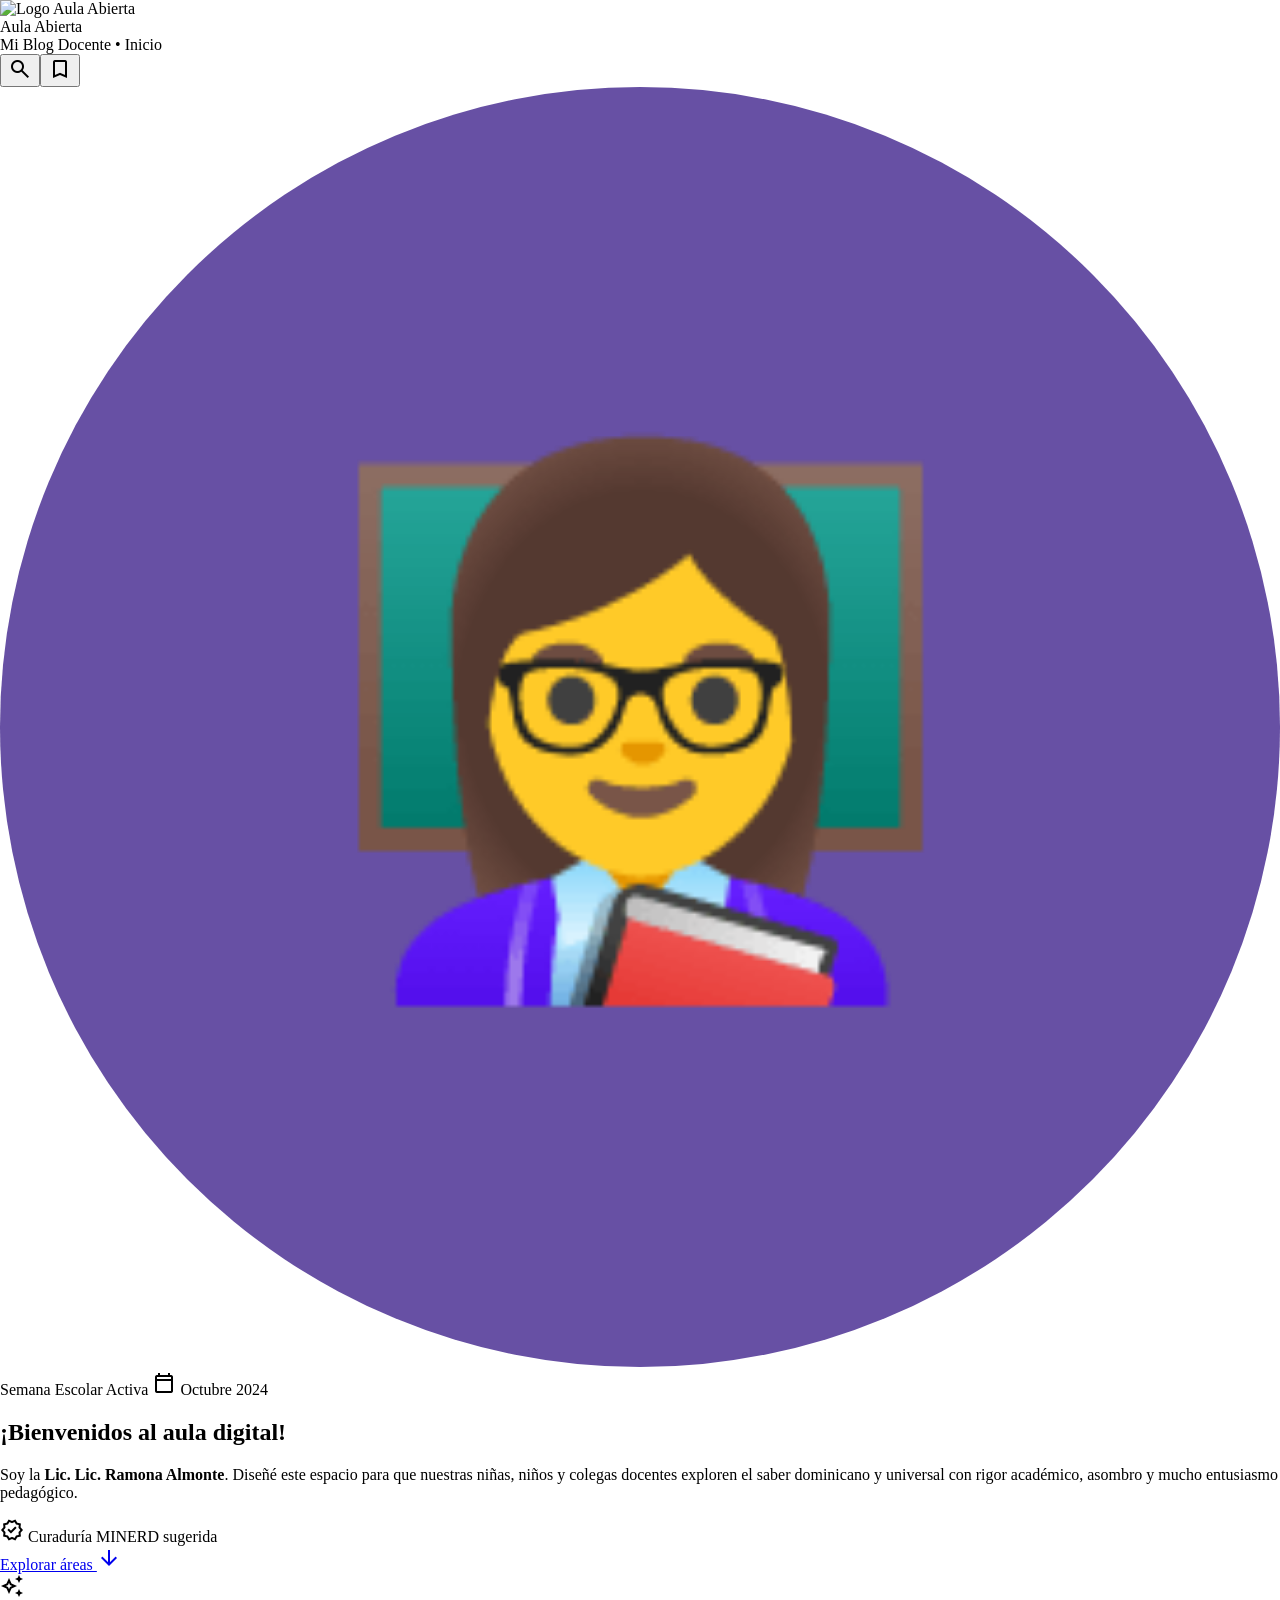
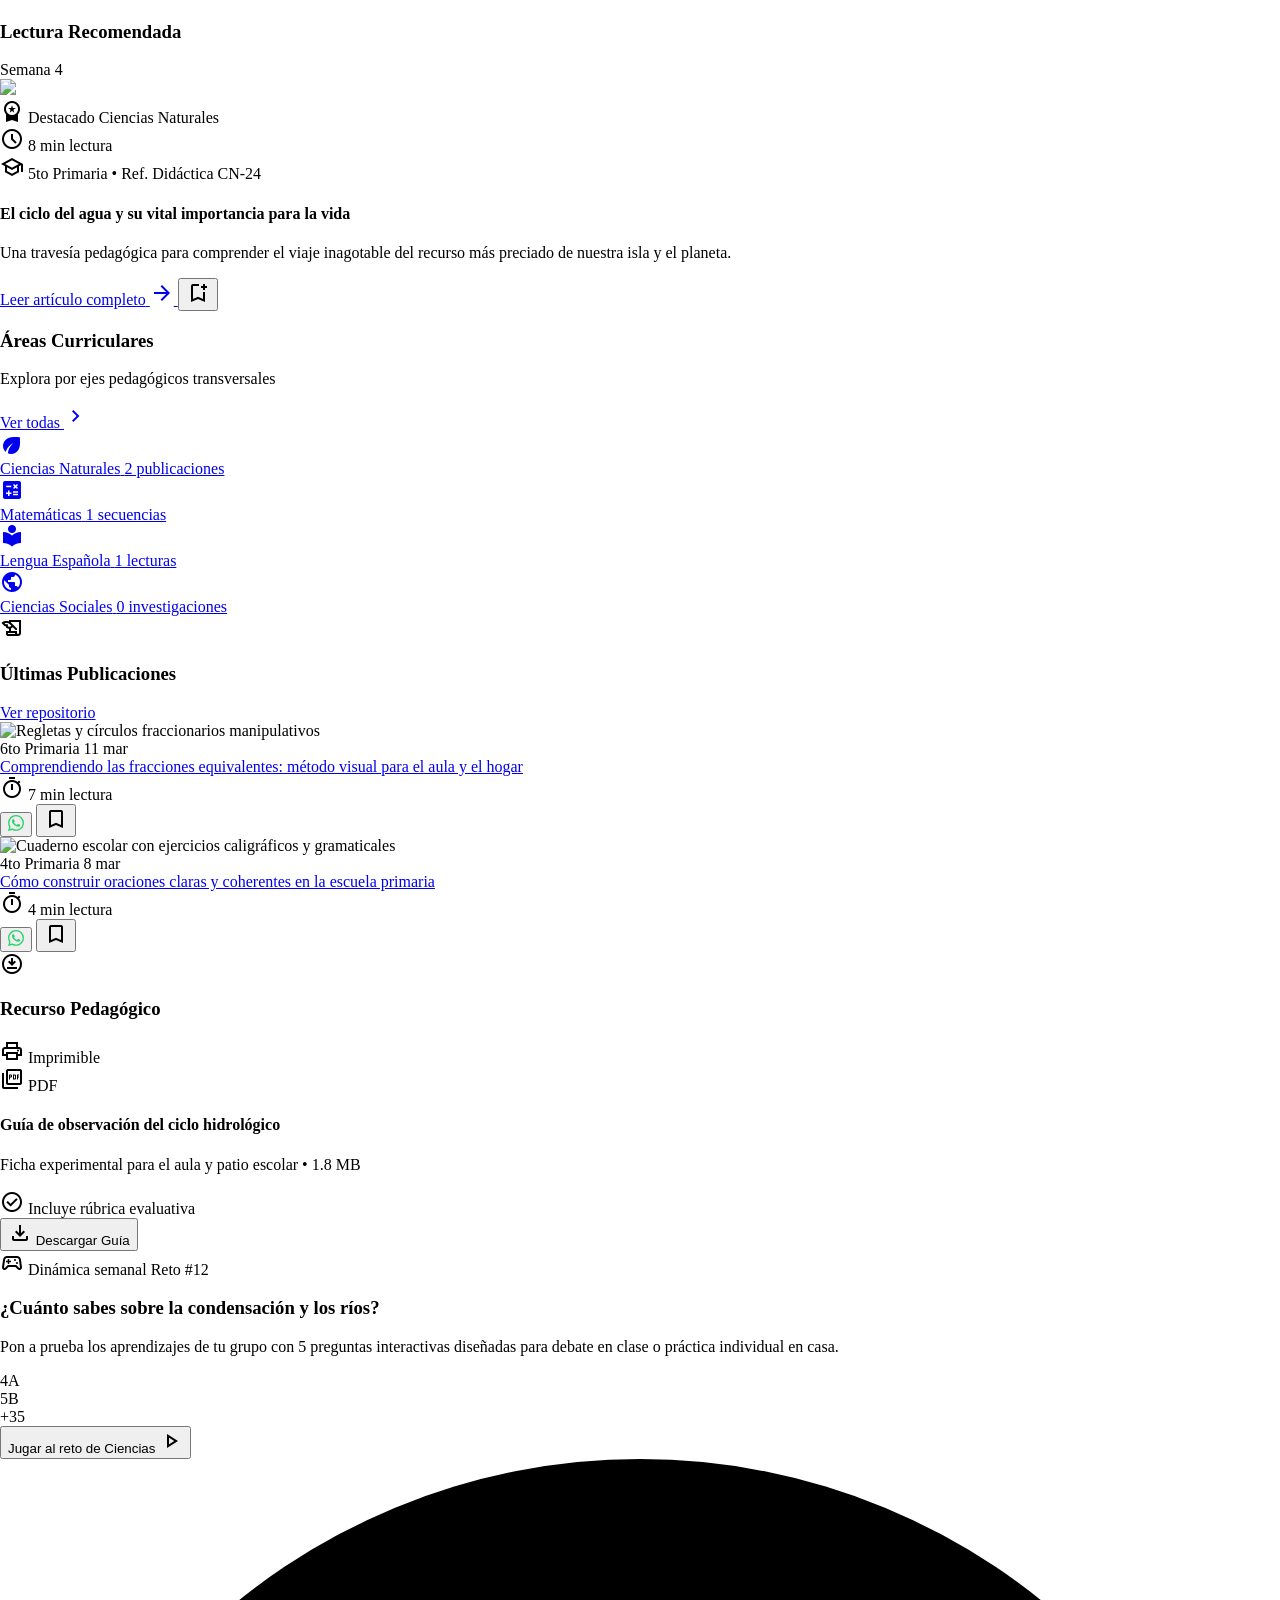
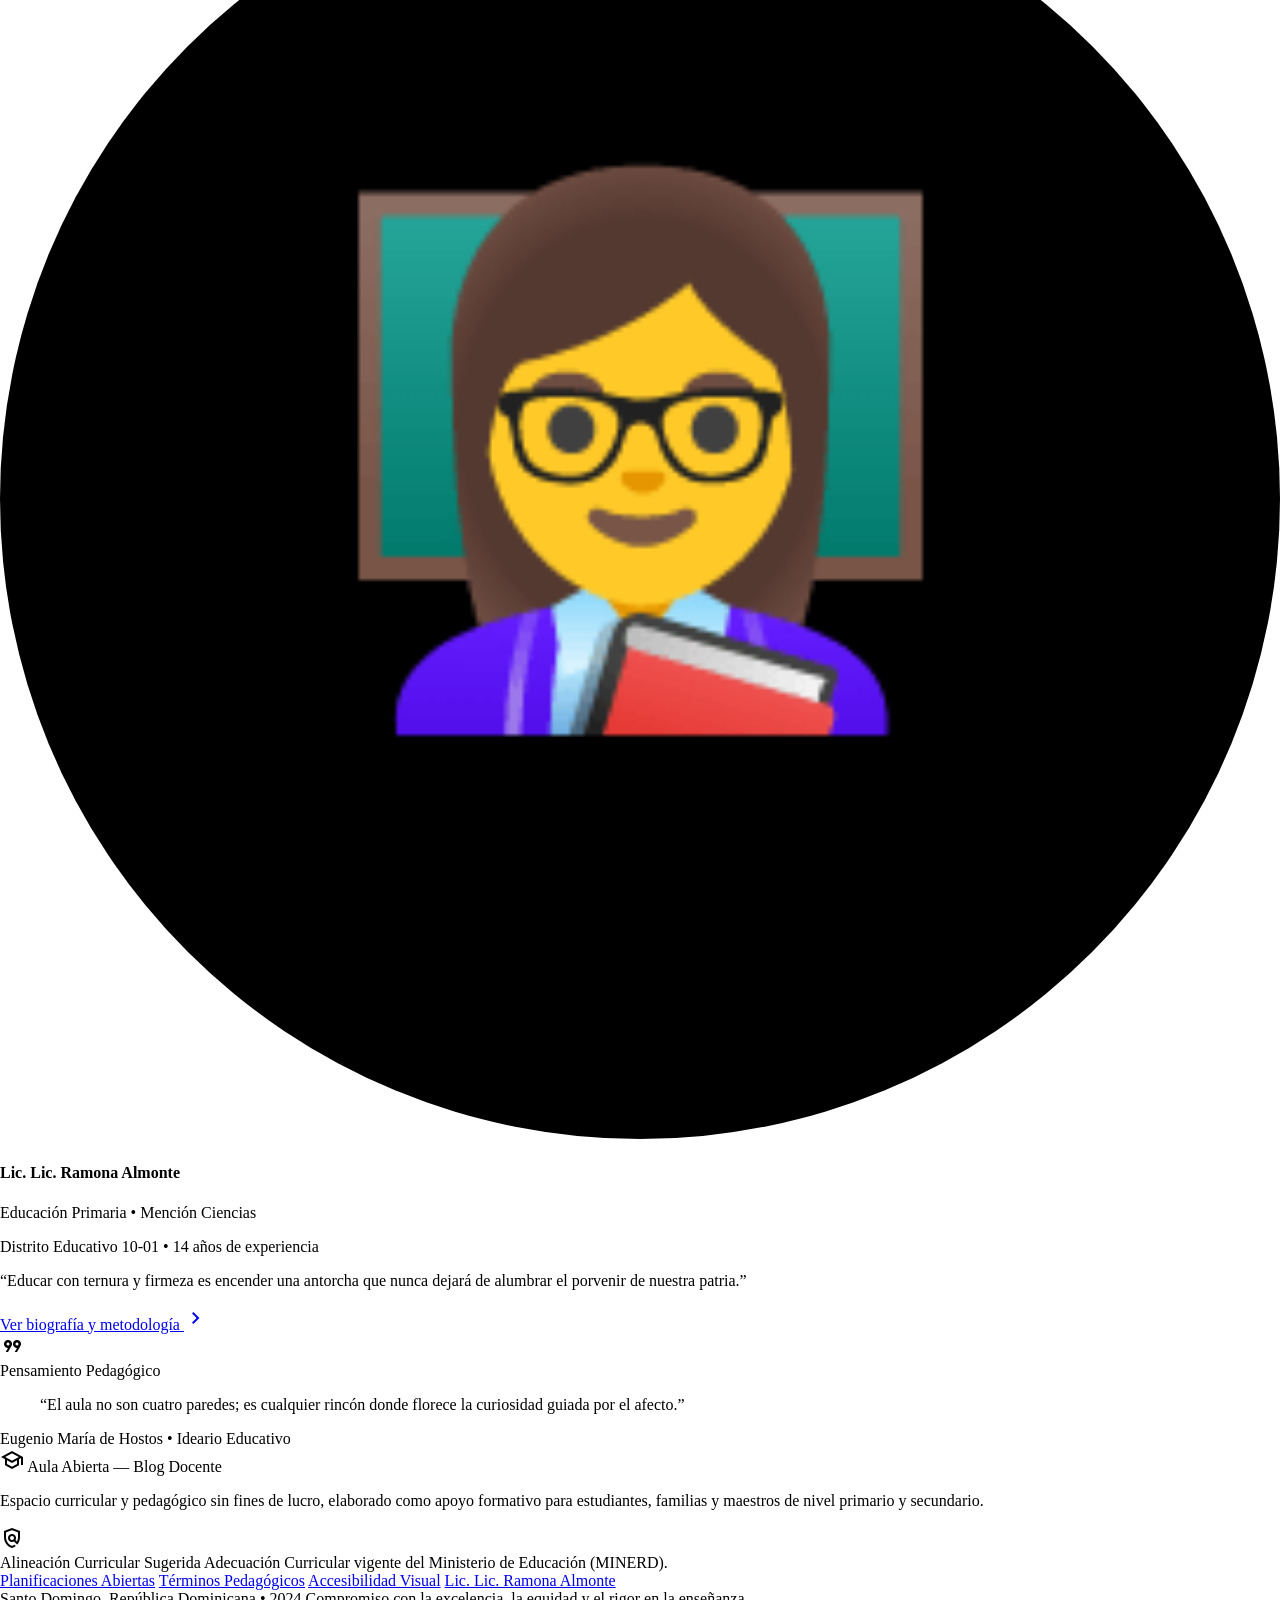
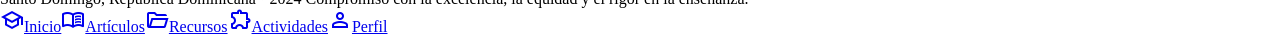
==== index.html @ c7b3a8a8 "Add files via upload" ====
<!DOCTYPE html>

<html lang="es"><head><meta charset="utf-8"/><meta content="width=device-width, initial-scale=1.0, maximum-scale=1.0, user-scalable=no, viewport-fit=cover" name="viewport"/><meta content="mobile_tab" name="shell-type"/><title>Aula Abierta</title><link href="https://fonts.googleapis.com" rel="preconnect"/><link crossorigin="" href="https://fonts.gstatic.com" rel="preconnect"/><link href="https://fonts.googleapis.com/css2?family=Literata:ital,opsz,wght@0,7..72,400..700;1,7..72,400..700&amp;family=Source+Sans+3:ital,wght@0,300..800;1,300..800&amp;display=swap" rel="stylesheet"/><link href="https://fonts.googleapis.com/css2?family=Material+Symbols+Outlined:opsz,wght,FILL,GRAD@20..48,100..700,0..1,-50..200" rel="stylesheet"/>
<link href="https://fonts.googleapis.com/css2?family=Material+Symbols+Outlined:wght,FILL@100..700,0..1&amp;display=swap" rel="stylesheet"/><script src="https://cdn.tailwindcss.com"></script><script id="tailwind-config">tailwind.config = { darkMode: "class", theme: { extend: { colors: { "error": "#ba1a1a", "primary": "#000922", "inverse-primary": "#b6c6f1", "on-secondary-container": "#00476e", "on-error": "#ffffff", "primary-fixed-dim": "#b6c6f1", "error-container": "#ffdad6", "outline": "#75777f", "surface-bright": "#f7f9fb", "on-surface": "#191c1e", "on-primary-container": "#7988b0", "primary-fixed": "#d9e2ff", "on-tertiary-fixed": "#002113", "on-surface-variant": "#45464e", "on-primary-fixed-variant": "#37466a", "surface-container": "#eceef0", "on-tertiary": "#ffffff", "on-secondary": "#ffffff", "secondary-container": "#5bb8fe", "inverse-surface": "#2d3133", "surface-container-lowest": "#ffffff", "on-tertiary-container": "#009c6b", "surface-variant": "#e0e3e5", "surface-dim": "#d8dadc", "background": "#f7f9fb", "primary-container": "#0f2042", "tertiary": "#000d06", "on-primary-fixed": "#081a3c", "on-secondary-fixed": "#001d31", "on-primary": "#ffffff", "on-background": "#191c1e", "tertiary-fixed-dim": "#4edea3", "surface-container-highest": "#e0e3e5", "secondary-fixed-dim": "#93ccff", "inverse-on-surface": "#eff1f3", "tertiary-fixed": "#6ffbbe", "on-secondary-fixed-variant": "#004b73", "on-tertiary-fixed-variant": "#005236", "outline-variant": "#c5c6cf", "tertiary-container": "#002718", "surface": "#f7f9fb", "surface-tint": "#4f5e83", "secondary": "#006398", "on-error-container": "#93000a", "secondary-fixed": "#cce5ff", "surface-container-high": "#e6e8ea", "surface-container-low": "#f2f4f6" }, borderRadius: { "DEFAULT": "0.25rem", "lg": "0.5rem", "xl": "0.75rem", "full": "9999px" }, spacing: { "space-sm": "0.5rem", "space-xl": "2.5rem", "space-xs": "0.25rem", "margin": "2rem", "gutter-mobile": "1rem", "gutter": "1.5rem", "space-md": "1rem", "space-lg": "1.5rem", "margin-mobile": "1rem" }, fontFamily: { "body-lg": ["\"Source Sans 3\""], "headline-md": ["Literata"], "headline-sm": ["Literata"], "label-lg": ["\"Source Sans 3\""], "display": ["Literata"], "title-md": ["\"Source Sans 3\""], "headline-md-mobile": ["Literata"], "headline-lg-mobile": ["Literata"], "label-sm": ["\"Source Sans 3\""], "display-mobile": ["Literata"], "body-sm": ["\"Source Sans 3\""], "title-lg": ["\"Source Sans 3\""], "headline-lg": ["Literata"], "label-md": ["\"Source Sans 3\""], "body-md": ["\"Source Sans 3\""] }, fontSize: { "body-lg": ["18px", { "lineHeight": "30px", "fontWeight": "400" }], "headline-md": ["28px", { "lineHeight": "36px", "fontWeight": "600" }], "headline-sm": ["22px", { "lineHeight": "30px", "fontWeight": "600" }], "label-lg": ["14px", { "lineHeight": "20px", "letterSpacing": "0.02em", "fontWeight": "600" }], "display": ["48px", { "lineHeight": "56px", "letterSpacing": "-0.02em", "fontWeight": "700" }], "title-md": ["18px", { "lineHeight": "26px", "fontWeight": "600" }], "headline-md-mobile": ["22px", { "lineHeight": "30px", "fontWeight": "600" }], "headline-lg-mobile": ["28px", { "lineHeight": "36px", "letterSpacing": "-0.01em", "fontWeight": "600" }], "label-sm": ["11px", { "lineHeight": "14px", "letterSpacing": "0.05em", "fontWeight": "700" }], "display-mobile": ["34px", { "lineHeight": "42px", "letterSpacing": "-0.015em", "fontWeight": "700" }], "body-sm": ["14px", { "lineHeight": "22px", "fontWeight": "400" }], "title-lg": ["20px", { "lineHeight": "28px", "fontWeight": "600" }], "headline-lg": ["36px", { "lineHeight": "44px", "letterSpacing": "-0.015em", "fontWeight": "600" }], "label-md": ["12px", { "lineHeight": "16px", "letterSpacing": "0.04em", "fontWeight": "600" }], "body-md": ["16px", { "lineHeight": "26px", "fontWeight": "400" }] } } } };</script><style>@layer base{html,body{width:100%;margin:0;padding:0;}body{overscroll-behavior-y:none;}.pb-safe{padding-bottom:env(safe-area-inset-bottom,0px);}.pt-safe{padding-top:env(safe-area-inset-top,0px);}main>:first-child{margin-top:0!important;}main>:last-child{margin-bottom:0!important;}}::-webkit-scrollbar{display:none;}</style><style>
    body {
      min-height: max(884px, 100dvh);
    }
  </style>
  </head><body class="bg-surface font-body-md text-on-surface antialiased flex flex-col min-h-screen" data-auto-profile><header class="fixed top-0 w-full z-50 pt-safe bg-surface/90 backdrop-blur-xl shadow-[0_1px_8px_rgba(15,32,66,0.05)]"><div class="h-16 px-gutter-mobile flex items-center justify-between gap-space-sm"><div class="flex items-center gap-space-sm min-w-0 flex-1"><img alt="Logo Aula Abierta" class="h-8 w-auto object-contain shrink-0" src="https://lh3.googleusercontent.com/aida-public/[base64]"/><div class="flex flex-col truncate leading-tight"><div class="flex items-baseline gap-space-xs"><span class="font-headline-sm text-title-md text-primary truncate font-bold">Aula Abierta</span></div><span class="font-label-sm text-label-sm text-secondary truncate tracking-normal font-semibold">Mi Blog Docente • Inicio</span></div></div><div class="flex items-center gap-space-xs shrink-0"><button aria-label="Buscar publicaciones o recursos" class="w-11 h-11 flex items-center justify-center rounded-lg text-on-surface-variant hover:text-primary hover:bg-surface-container transition-colors"><span class="material-symbols-outlined text-[22px]">search</span></button><button aria-label="Guardados y marcadores" class="w-11 h-11 flex items-center justify-center rounded-lg text-on-surface-variant hover:text-primary hover:bg-surface-container transition-colors"><span class="material-symbols-outlined text-[22px]">bookmark</span></button><a aria-label="Perfil del docente" class="w-11 h-11 flex items-center justify-center rounded-full hover:opacity-90 transition-opacity" data-path="perfil-docente" href="panel.html"><img alt="Profile" class="w-8 h-8 rounded-full object-cover ring-2 ring-primary-container/20" src="data:image/svg+xml,%3Csvg xmlns='http://www.w3.org/2000/svg' viewBox='0 0 120 120'%3E%3Crect width='120' height='120' fill='%236750A4' rx='60'/%3E%3Ctext x='60' y='76' text-anchor='middle' font-size='48' font-family='sans-serif' fill='white'%3E%F0%9F%91%A9%E2%80%8D%F0%9F%8F%AB%3C/text%3E%3C/svg%3E"/></a></div></div></header><main class="flex flex-col relative w-full pt-16 pb-24 bg-surface min-h-screen"><div class="flex flex-col w-full">
<!-- Saludo Cálido y Empático Docente -->
<section class="px-gutter-mobile pt-space-md pb-space-sm">
<div class="bg-primary-container text-on-primary rounded-xl p-space-md shadow-md relative overflow-hidden">
<div class="relative z-10 flex flex-col gap-space-xs">
<div class="flex items-center gap-space-xs">
<span class="bg-tertiary-fixed text-on-tertiary-fixed font-label-sm text-label-sm px-2.5 py-0.5 rounded-full uppercase tracking-wider font-semibold">Semana Escolar Activa</span>
<span class="text-secondary-fixed text-label-sm font-label-sm flex items-center gap-0.5">
<span class="material-symbols-outlined text-[14px]">calendar_today</span> Octubre 2024
          </span>
</div>
<h2 class="font-headline-md-mobile text-headline-md-mobile font-bold tracking-tight text-surface-lowest">
          ¡Bienvenidos al aula digital!
        </h2>
<p class="font-body-sm text-body-sm text-on-primary-container leading-relaxed">
          Soy la <strong class="text-surface font-semibold" data-tp="titleName">Lic. Ramona Almonte</strong>. Diseñé este espacio para que nuestras niñas, niños y colegas docentes exploren el saber dominicano y universal con rigor académico, asombro y mucho entusiasmo pedagógico.
        </p>
<div class="pt-space-xs flex items-center gap-space-sm">
<div class="flex items-center gap-1.5 bg-surface/10 backdrop-blur-md px-3 py-1 rounded-full text-surface-lowest font-label-sm text-label-sm">
<span class="material-symbols-outlined text-[16px] text-tertiary-fixed">verified</span>
            Curaduría MINERD sugerida
          </div>
<a class="text-secondary-fixed hover:text-surface text-label-sm font-label-sm flex items-center gap-0.5 transition-colors" href="#areas-curriculares">
            Explorar áreas <span class="material-symbols-outlined text-[14px]">arrow_downward</span>
</a>
</div>
</div>
<!-- Detalle decorativo sutil en fondo -->
<div class="absolute -right-6 -bottom-6 w-32 h-32 rounded-full bg-secondary/20 blur-xl pointer-events-none"></div>
</div>
</section>
<!-- Artículo Destacado de la Semana (Hero Card) -->
<section class="px-gutter-mobile py-space-sm">
<div class="flex items-center justify-between mb-space-xs">
<div class="flex items-center gap-1.5">
<span class="material-symbols-outlined text-secondary text-[20px]">auto_awesome</span>
<h3 class="font-title-md text-title-md text-primary font-bold">Lectura Recomendada</h3>
</div>
<span class="font-label-sm text-label-sm text-on-surface-variant font-semibold">Semana 4</span>
</div>
<article class="bg-surface-container-lowest rounded-xl overflow-hidden shadow-md flex flex-col group">
<div class="relative w-full h-44 overflow-hidden">
<img class="w-full h-full object-cover transition-transform duration-500 group-hover:scale-105" data-alt="Ilustración científica y pedagógica de acuarela digital con el ciclo hidrológico en la cordillera caribeña, mostrando evaporación, nubes de lluvia tropical sobre las montañas y ríos cristalinos desembocando en el mar, tonalidades azul índigo, cian y verde esmeralda con iluminación cálida y natural" src="https://lh3.googleusercontent.com/aida-public/[base64]"/>
<div class="absolute top-space-sm left-space-sm flex gap-1.5 items-center">
<span class="bg-amber-100 text-amber-900 font-label-sm text-label-sm px-2.5 py-1 rounded-full font-bold flex items-center gap-1 shadow-sm">
<span class="material-symbols-outlined text-[15px]" style="font-variation-settings: 'FILL' 1;">workspace_premium</span>
            Destacado
          </span>
<span class="bg-secondary-fixed text-on-secondary-fixed-variant font-label-sm text-label-sm px-2.5 py-1 rounded-full font-semibold shadow-sm">
            Ciencias Naturales
          </span>
</div>
<div class="absolute bottom-space-sm right-space-sm bg-primary/80 backdrop-blur-md text-surface-lowest font-label-sm text-label-sm px-2 py-0.5 rounded-full flex items-center gap-1">
<span class="material-symbols-outlined text-[14px]">schedule</span> 5 min lectura
        </div>
</div>
<div class="p-space-md flex flex-col gap-space-xs">
<div class="flex items-center gap-2 text-on-surface-variant font-label-sm text-label-sm">
<span class="flex items-center gap-1"><span class="material-symbols-outlined text-[15px]">school</span> 4to • 6to Primaria</span>
<span>•</span>
<span>Ref. Didáctica CN-24</span>
</div>
<h4 class="font-headline-sm text-headline-sm text-primary font-bold tracking-tight">
          El ciclo del agua y su importancia para la vida
        </h4>
<p class="font-body-sm text-body-sm text-on-surface-variant leading-relaxed line-clamp-2">
          Una mirada reflexiva para entender cómo la evaporación en nuestras costas y la condensación en la Cordillera Central garantizan la supervivencia de los ecosistemas dominicanos.
        </p>
<div class="pt-space-xs flex items-center justify-between gap-space-sm">
<a class="inline-flex items-center justify-center gap-2 bg-primary-container hover:bg-secondary text-on-primary font-label-lg text-label-lg py-2.5 px-4 rounded-lg shadow-sm transition-all text-center" href="#">
<span>Leer artículo completo</span>
<span class="material-symbols-outlined text-[18px]">arrow_forward</span>
</a>
<button aria-label="Guardar artículo destacado" class="w-10 h-10 flex items-center justify-center rounded-lg bg-surface-container text-on-surface-variant hover:text-primary transition-colors" type="button">
<span class="material-symbols-outlined text-[20px]">bookmark_add</span>
</button>
</div>
</div>
</article>
</section>
<!-- Acceso Rápido por Áreas Curriculares -->
<section class="px-gutter-mobile py-space-sm" id="areas-curriculares">
<div class="flex items-center justify-between mb-space-xs">
<div>
<h3 class="font-title-md text-title-md text-primary font-bold">Áreas Curriculares</h3>
<p class="font-label-sm text-label-sm text-on-surface-variant">Explora por ejes pedagógicos transversales</p>
</div>
<a class="font-label-sm text-label-sm text-secondary font-semibold hover:underline flex items-center gap-0.5" href="#">
        Ver todas <span class="material-symbols-outlined text-[14px]">chevron_right</span>
</a>
</div>
<div class="grid grid-cols-2 gap-space-xs">
<!-- Tarjeta: Ciencias Naturales -->
<a class="bg-surface-container-lowest p-space-sm rounded-xl shadow-sm hover:shadow-md transition-all flex flex-col gap-2 group" href="#">
<div class="w-9 h-9 rounded-lg bg-tertiary-fixed text-on-tertiary-fixed flex items-center justify-center group-hover:scale-105 transition-transform">
<span class="material-symbols-outlined text-[22px]" style="font-variation-settings: 'FILL' 1;">eco</span>
</div>
<div class="min-w-0">
<span class="font-title-md text-body-md font-bold text-primary block truncate">Ciencias Naturales</span>
<span class="font-label-sm text-label-sm text-on-surface-variant">14 publicaciones</span>
</div>
</a>
<!-- Tarjeta: Matemáticas -->
<a class="bg-surface-container-lowest p-space-sm rounded-xl shadow-sm hover:shadow-md transition-all flex flex-col gap-2 group" href="#">
<div class="w-9 h-9 rounded-lg bg-secondary-fixed text-on-secondary-fixed-variant flex items-center justify-center group-hover:scale-105 transition-transform">
<span class="material-symbols-outlined text-[22px]" style="font-variation-settings: 'FILL' 1;">calculate</span>
</div>
<div class="min-w-0">
<span class="font-title-md text-body-md font-bold text-primary block truncate">Matemáticas</span>
<span class="font-label-sm text-label-sm text-on-surface-variant">19 secuencias</span>
</div>
</a>
<!-- Tarjeta: Lengua Española -->
<a class="bg-surface-container-lowest p-space-sm rounded-xl shadow-sm hover:shadow-md transition-all flex flex-col gap-2 group" href="#">
<div class="w-9 h-9 rounded-lg bg-primary-fixed text-on-primary-fixed flex items-center justify-center group-hover:scale-105 transition-transform">
<span class="material-symbols-outlined text-[22px]" style="font-variation-settings: 'FILL' 1;">local_library</span>
</div>
<div class="min-w-0">
<span class="font-title-md text-body-md font-bold text-primary block truncate">Lengua Española</span>
<span class="font-label-sm text-label-sm text-on-surface-variant">22 lecturas</span>
</div>
</a>
<!-- Tarjeta: Ciencias Sociales -->
<a class="bg-surface-container-lowest p-space-sm rounded-xl shadow-sm hover:shadow-md transition-all flex flex-col gap-2 group" href="#">
<div class="w-9 h-9 rounded-lg bg-secondary-container text-on-secondary-container flex items-center justify-center group-hover:scale-105 transition-transform">
<span class="material-symbols-outlined text-[22px]" style="font-variation-settings: 'FILL' 1;">public</span>
</div>
<div class="min-w-0">
<span class="font-title-md text-body-md font-bold text-primary block truncate">Ciencias Sociales</span>
<span class="font-label-sm text-label-sm text-on-surface-variant">11 investigaciones</span>
</div>
</a>
</div>
</section>
<!-- Últimas Publicaciones -->
<section class="px-gutter-mobile py-space-sm">
<div class="flex items-center justify-between mb-space-xs">
<div class="flex items-center gap-1.5">
<span class="material-symbols-outlined text-secondary text-[20px]">history_edu</span>
<h3 class="font-title-md text-title-md text-primary font-bold">Últimas Publicaciones</h3>
</div>
<a class="font-label-sm text-label-sm text-secondary font-semibold hover:underline" href="#">Ver repositorio</a>
</div>
<div class="flex flex-col gap-space-xs">
<!-- Artículo 1: Matemáticas -->
<article class="bg-surface-container-lowest p-space-sm rounded-xl shadow-sm hover:shadow-md transition-all flex gap-space-sm items-start">
<div class="w-20 h-20 rounded-lg overflow-hidden shrink-0 bg-surface-container">
<img class="w-full h-full object-cover" data-alt="Plato geométrico con círculos divididos en fracciones coloreadas en azul marino y cyan didáctico, reglas de madera sobre un pupitre escolar caribeño con luz de mañana cálida y nítida" src="https://lh3.googleusercontent.com/aida-public/[base64]"/>
</div>
<div class="flex flex-col justify-between flex-1 min-w-0">
<div class="flex items-center gap-1.5 flex-wrap">
<span class="bg-secondary-fixed text-on-secondary-fixed-variant font-label-sm text-label-sm px-2 py-0.5 rounded-full font-semibold">5to Grado</span>
<span class="font-label-sm text-label-sm text-on-surface-variant">24 Oct</span>
</div>
<a class="font-title-md text-body-md font-bold text-primary hover:text-secondary transition-colors line-clamp-2 mt-0.5" href="#">
            Comprendiendo las fracciones equivalentes
          </a>
<div class="flex items-center justify-between text-on-surface-variant font-label-sm text-label-sm mt-1">
<span class="flex items-center gap-1"><span class="material-symbols-outlined text-[14px]">timer</span> 4 min lectura</span>
<button aria-label="Guardar artículo" class="text-on-surface-variant hover:text-primary" type="button">
<span class="material-symbols-outlined text-[16px]">bookmark_border</span>
</button>
</div>
</div>
</article>
<!-- Artículo 2: Lengua Española -->
<article class="bg-surface-container-lowest p-space-sm rounded-xl shadow-sm hover:shadow-md transition-all flex gap-space-sm items-start">
<div class="w-20 h-20 rounded-lg overflow-hidden shrink-0 bg-surface-container">
<img class="w-full h-full object-cover" data-alt="Cuaderno caligráfico abierto con notas legibles y resaltadores en tonos verde menta y lapicero de tinta azul, libros de gramática infantil y una flor de trinitaria secada como marcapáginas" src="https://lh3.googleusercontent.com/aida-public/[base64]"/>
</div>
<div class="flex flex-col justify-between flex-1 min-w-0">
<div class="flex items-center gap-1.5 flex-wrap">
<span class="bg-primary-fixed text-on-primary-fixed font-label-sm text-label-sm px-2 py-0.5 rounded-full font-semibold">4to Grado</span>
<span class="font-label-sm text-label-sm text-on-surface-variant">20 Oct</span>
</div>
<a class="font-title-md text-body-md font-bold text-primary hover:text-secondary transition-colors line-clamp-2 mt-0.5" href="#">
            Cómo construir oraciones claras y fluidas
          </a>
<div class="flex items-center justify-between text-on-surface-variant font-label-sm text-label-sm mt-1">
<span class="flex items-center gap-1"><span class="material-symbols-outlined text-[14px]">timer</span> 6 min lectura</span>
<button aria-label="Guardar artículo" class="text-on-surface-variant hover:text-primary" type="button">
<span class="material-symbols-outlined text-[16px]">bookmark_border</span>
</button>
</div>
</div>
</article>
<!-- Artículo 3: Ciencias Sociales -->
<article class="bg-surface-container-lowest p-space-sm rounded-xl shadow-sm hover:shadow-md transition-all flex gap-space-sm items-start">
<div class="w-20 h-20 rounded-lg overflow-hidden shrink-0 bg-surface-container">
<img class="w-full h-full object-cover" data-alt="Mapa cartográfico antiguo de la isla de Santo Domingo y la Española, con una brújula de bronce, documentos históricos transcritos y un lápiz sobre madera noble iluminada por el sol" src="https://lh3.googleusercontent.com/aida-public/[base64]"/>
</div>
<div class="flex flex-col justify-between flex-1 min-w-0">
<div class="flex items-center gap-1.5 flex-wrap">
<span class="bg-secondary-container text-on-secondary-container font-label-sm text-label-sm px-2 py-0.5 rounded-full font-semibold">6to Grado</span>
<span class="font-label-sm text-label-sm text-on-surface-variant">17 Oct</span>
</div>
<a class="font-title-md text-body-md font-bold text-primary hover:text-secondary transition-colors line-clamp-2 mt-0.5" href="#">
            Explorando la historia dominicana en el siglo XIX
          </a>
<div class="flex items-center justify-between text-on-surface-variant font-label-sm text-label-sm mt-1">
<span class="flex items-center gap-1"><span class="material-symbols-outlined text-[14px]">timer</span> 8 min lectura</span>
<button aria-label="Guardar artículo" class="text-on-surface-variant hover:text-primary" type="button">
<span class="material-symbols-outlined text-[16px]">bookmark_border</span>
</button>
</div>
</div>
</article>
</div>
</section>
<!-- Recurso Pedagógico Recomendado (Descarga Directa) -->
<section class="px-gutter-mobile py-space-sm">
<div class="bg-surface-container-low p-space-md rounded-xl shadow-sm flex flex-col gap-space-sm">
<div class="flex items-center justify-between">
<div class="flex items-center gap-1.5">
<span class="material-symbols-outlined text-secondary text-[20px]">download_for_offline</span>
<h3 class="font-title-md text-title-md text-primary font-bold">Recurso Pedagógico</h3>
</div>
<span class="bg-tertiary-fixed text-on-tertiary-fixed font-label-sm text-label-sm px-2.5 py-0.5 rounded-full font-semibold flex items-center gap-1">
<span class="material-symbols-outlined text-[13px]">print</span> Imprimible
        </span>
</div>
<div class="bg-surface-container-lowest p-space-sm rounded-lg flex items-center gap-space-sm shadow-xs">
<div class="w-12 h-12 rounded-lg bg-red-50 text-red-700 flex flex-col items-center justify-center shrink-0">
<span class="material-symbols-outlined text-[24px]">picture_as_pdf</span>
<span class="font-label-sm text-[9px] uppercase tracking-wider font-extrabold -mt-1">PDF</span>
</div>
<div class="flex-1 min-w-0">
<h4 class="font-title-md text-body-md font-bold text-primary truncate">
            Guía de observación del ciclo hidrológico
          </h4>
<p class="font-body-sm text-label-sm text-on-surface-variant truncate">
            Ficha experimental para el aula y patio escolar • 1.8 MB
          </p>
</div>
</div>
<div class="flex items-center justify-between gap-space-sm pt-1">
<div class="flex items-center gap-1 text-on-surface-variant font-label-sm text-label-sm">
<span class="material-symbols-outlined text-[16px] text-tertiary-container">check_circle</span>
          Incluye rúbrica evaluativa
        </div>
<button class="inline-flex items-center gap-1.5 bg-secondary hover:bg-on-secondary-container text-on-secondary font-label-md text-label-md py-2 px-3.5 rounded-lg shadow-sm transition-all" onclick="showToast('Iniciando descarga segura de la Guía Didáctica (PDF)...', 'info')" type="button">
<span class="material-symbols-outlined text-[18px]">file_download</span>
<span>Descargar Guía</span>
</button>
</div>
</div>
</section>
<!-- Actividad de la Semana (Interactiva) -->
<section class="px-gutter-mobile py-space-sm">
<div class="bg-gradient-to-br from-secondary to-primary-container text-on-primary p-space-md rounded-xl shadow-md relative overflow-hidden">
<div class="relative z-10 flex flex-col gap-space-xs">
<div class="flex items-center gap-1.5">
<span class="bg-secondary-container text-on-secondary-container font-label-sm text-label-sm px-2 py-0.5 rounded-full font-bold uppercase tracking-wider flex items-center gap-1">
<span class="material-symbols-outlined text-[14px]">sports_esports</span> Dinámica semanal
          </span>
<span class="text-secondary-fixed text-label-sm font-label-sm">Reto #12</span>
</div>
<h3 class="font-headline-sm text-headline-sm font-bold text-surface-lowest">
          ¿Cuánto sabes sobre la condensación y los ríos?
        </h3>
<p class="font-body-sm text-body-sm text-on-primary-container leading-relaxed">
          Pon a prueba los aprendizajes de tu grupo con 5 preguntas interactivas diseñadas para debate en clase o práctica individual en casa.
        </p>
<div class="pt-space-xs flex items-center justify-between gap-space-sm">
<div class="flex -space-x-2">
<div class="w-7 h-7 rounded-full bg-secondary-fixed text-on-secondary-fixed-variant flex items-center justify-center text-[10px] font-bold ring-2 ring-primary-container">4A</div>
<div class="w-7 h-7 rounded-full bg-tertiary-fixed text-on-tertiary-fixed flex items-center justify-center text-[10px] font-bold ring-2 ring-primary-container">5B</div>
<div class="w-7 h-7 rounded-full bg-surface text-primary flex items-center justify-center text-[10px] font-bold ring-2 ring-primary-container">+35</div>
</div>
<button class="inline-flex items-center gap-1.5 bg-tertiary-fixed text-on-tertiary-fixed font-label-lg text-label-lg py-2 px-4 rounded-lg font-bold shadow-sm hover:opacity-90 transition-opacity" onclick="showToast('Abriendo desafío interactivo de Ciencias Naturales...', 'info')" type="button">
<span>Jugar al reto de Ciencias</span>
<span class="material-symbols-outlined text-[18px]">play_arrow</span>
</button>
</div>
</div>
<!-- Resplandor decorativo -->
<div class="absolute right-0 top-0 w-28 h-28 bg-secondary-container/20 rounded-full blur-2xl pointer-events-none"></div>
</div>
</section>
<!-- Banner: Conoce a tu Docente -->
<section class="px-gutter-mobile py-space-sm">
<div class="bg-surface-container-lowest p-space-md rounded-xl shadow-sm flex flex-col gap-space-sm">
<div class="flex items-center gap-space-md">
<div class="relative shrink-0">
<img alt="Lic. Ramona Almonte" class="w-16 h-16 rounded-full object-cover ring-2 ring-secondary-container/40 shadow-sm" data-tp="photo" src="data:image/svg+xml,%3Csvg xmlns='http://www.w3.org/2000/svg' viewBox='0 0 120 120'%3E%3Crect width='120' height='120' fill='%236750A4' rx='60'/%3E%3Ctext x='60' y='76' text-anchor='middle' font-size='48' font-family='sans-serif' fill='white'%3E%F0%9F%91%A9%E2%80%8D%F0%9F%8F%AB%3C/text%3E%3C/svg%3E"/>
<span class="absolute bottom-0 right-0 w-4 h-4 bg-tertiary-fixed rounded-full ring-2 ring-surface-container-lowest" title="Docente activa"></span>
</div>
<div class="min-w-0 flex-1">
<h4 class="font-title-lg text-title-lg font-bold text-primary truncate" data-tp="titleName">Lic. Ramona Almonte</h4>
<p class="font-label-md text-label-md text-secondary font-semibold truncate" data-tp="specialty">Educación Primaria • Mención Ciencias</p>
<p class="font-body-sm text-label-sm text-on-surface-variant truncate" data-tp="schoolYears">Distrito Educativo 10-01 • 14 años de vocación</p>
</div>
</div>
<p class=”font-body-sm text-body-sm text-on-surface leading-relaxed italic bg-surface-container-low p-space-sm rounded-lg” data-tp=”bio”>
        “Educar con ternura y firmeza es encender una antorcha que nunca dejará de alumbrar el porvenir de nuestra patria.”
      </p>
<div class="flex justify-end pt-1">
<a class="inline-flex items-center gap-1.5 bg-surface-container hover:bg-surface-container-high text-primary font-label-md text-label-md py-2 px-3.5 rounded-lg transition-colors" data-path="perfil-docente" href="panel.html">
<span>Ver biografía y metodología</span>
<span class="material-symbols-outlined text-[16px]">chevron_right</span>
</a>
</div>
</div>
</section>
<!-- Bloque Pedagógico & Pensamiento del Mes -->
<section class="px-gutter-mobile py-space-sm">
<div class="bg-surface-container-high p-space-md rounded-xl flex items-start gap-space-sm">
<span class="material-symbols-outlined text-secondary text-[24px] shrink-0 mt-0.5">format_quote</span>
<div class="flex flex-col gap-1">
<span class="font-label-sm text-label-sm uppercase tracking-wider text-on-surface-variant font-bold">Pensamiento Pedagógico</span>
<blockquote class="font-headline-sm-mobile text-body-md italic text-primary leading-snug">
          “El aula no son cuatro paredes; es cualquier rincón donde florece la curiosidad guiada por el afecto.”
        </blockquote>
<span class="font-label-sm text-label-sm text-secondary font-semibold mt-1">Eugenio María de Hostos • Ideario Educativo</span>
</div>
</div>
</section>
<!-- Pie de Página Institucional y Accesible -->
<footer class="mt-space-md px-gutter-mobile pt-space-md pb-space-lg bg-surface-container-highest text-on-surface-variant flex flex-col gap-space-md">
<div class="flex flex-col gap-space-xs">
<div class="flex items-center gap-2">
<span class="material-symbols-outlined text-primary text-[22px]">school</span>
<span class="font-headline-sm text-title-md font-bold text-primary">Aula Abierta — Blog Docente</span>
</div>
<p class="font-body-sm text-body-sm text-on-surface-variant leading-relaxed">
        Espacio curricular y pedagógico sin fines de lucro, elaborado como apoyo formativo para estudiantes, familias y maestros de nivel primario y secundario.
      </p>
</div>
<!-- Metadatos de alineación curricular -->
<div class="bg-surface-container-lowest p-space-sm rounded-lg flex items-center gap-space-sm shadow-xs">
<span class="material-symbols-outlined text-secondary text-[22px] shrink-0">policy</span>
<div class="min-w-0 text-on-surface">
<span class="font-label-md text-label-md font-bold block text-primary">Alineación Curricular Sugerida</span>
<span class="font-body-sm text-label-sm text-on-surface-variant block">Adecuación Curricular vigente del Ministerio de Educación (MINERD).</span>
</div>
</div>
<!-- Enlaces institucionales accesibles -->
<div class="flex flex-wrap gap-x-space-md gap-y-2 font-label-md text-label-md pt-space-xs">
<a class="text-on-surface-variant hover:text-primary transition-colors underline" href="#">Planificaciones Abiertas</a>
<a class="text-on-surface-variant hover:text-primary transition-colors underline" href="#">Términos Pedagógicos</a>
<a class="text-on-surface-variant hover:text-primary transition-colors underline" href="#">Accesibilidad Visual</a>
<a class="text-on-surface-variant hover:text-primary transition-colors underline" href="#" data-tp="titleName">Contacto • Lic. Ramona</a>
</div>
<div class="pt-space-xs text-on-surface-variant font-label-sm text-label-sm flex flex-col gap-1 text-center">
<span>Santo Domingo, República Dominicana • 2024</span>
<span>Compromiso con la excelencia, la equidad y el rigor en la enseñanza.</span>
</div>
</footer>
</div>
<script>
  // Micro-interacción: Guardado temporal de artículos y retroalimentación táctil
  document.querySelectorAll('button[aria-label^="Guardar"]').forEach(btn => {
    btn.addEventListener('click', function(e) {
      e.preventDefault();
      const icon = this.querySelector('.material-symbols-outlined');
      if (icon) {
        if (icon.innerText === 'bookmark_border' || icon.innerText === 'bookmark_add') {
          icon.innerText = 'bookmark';
          icon.classList.add('text-secondary');
        } else {
          icon.innerText = 'bookmark_border';
          icon.classList.remove('text-secondary');
        }
      }
    });
  });
</script></main><nav class="fixed bottom-0 w-full z-50 pb-safe bg-surface/95 backdrop-blur-xl shadow-[0_-2px_12px_rgba(15,32,66,0.06)]" data-active-classes="text-primary-container font-semibold"><div class="flex justify-around items-center h-16 px-space-xs"><a class="flex flex-col items-center justify-center gap-0.5 min-w-[56px] h-12 transition-colors text-primary-container font-semibold" data-path="inicio" href="index.html"><span class="material-symbols-outlined text-[24px]">school</span><span class="font-label-sm text-label-sm">Inicio</span></a><a class="flex flex-col items-center justify-center gap-0.5 min-w-[56px] h-12 text-on-surface-variant hover:text-primary transition-colors" data-path="publicaciones" href="publicaciones.html"><span class="material-symbols-outlined text-[24px]">menu_book</span><span class="font-label-sm text-label-sm">Artículos</span></a><a class="flex flex-col items-center justify-center gap-0.5 min-w-[56px] h-12 text-on-surface-variant hover:text-primary transition-colors" data-path="recursos-didacticos" href="recursos.html"><span class="material-symbols-outlined text-[24px]">folder_open</span><span class="font-label-sm text-label-sm">Recursos</span></a><a class="flex flex-col items-center justify-center gap-0.5 min-w-[56px] h-12 text-on-surface-variant hover:text-primary transition-colors" data-path="actividades-pedagogicas" href="lectura.html"><span class="material-symbols-outlined text-[24px]">extension</span><span class="font-label-sm text-label-sm">Actividades</span></a><a class="flex flex-col items-center justify-center gap-0.5 min-w-[56px] h-12 text-on-surface-variant hover:text-primary transition-colors" data-path="perfil-docente" href="panel.html"><span class="material-symbols-outlined text-[24px]">person_outline</span><span class="font-label-sm text-label-sm">Perfil</span></a></div></nav><script src="db.js"></script>
<script src="profile-loader.js"></script>
<script>
// === WhatsApp share helper ===
function shareWhatsAppCard(btn) {
  var card = btn.closest('article') || btn.closest('a');
  var titleEl = card.querySelector('h4, h2, a.font-title-md');
  var title = titleEl ? titleEl.textContent.trim() : 'Articulo';
  var link = card.querySelector('a[href*="lectura.html"]');
  var url = link ? new URL(link.href, window.location.href).href : window.location.href;
  var text = '\u{1F4DA} *' + title + '* - Aula Abierta Blog Docente\n' + url;
  window.open('https://wa.me/?text=' + encodeURIComponent(text), '_blank');
}

// === CRUD DINÁMICO: INDEX.HTML ===
document.addEventListener('DOMContentLoaded', async () => {
  await AulaAbiertaDB._initPromise;
  const articles = await AulaAbiertaDB.getPublishedArticles();
  const allArticles = await AulaAbiertaDB.getAll('articles');

  // --- Helper: formatear fecha ---
  function fmtDate(ts) {
    return new Date(ts).toLocaleDateString('es-DO', { day: 'numeric', month: 'short' });
  }

  // --- 1. HERO CARD (primer artículo publicado) ---
  const heroSection = document.querySelector('section.px-gutter-mobile.py-space-sm article.group');
  if (heroSection && articles.length > 0) {
    const hero = articles[0];
    const img = heroSection.querySelector('img');
    if (img && hero.coverImage) { img.src = hero.coverImage; img.setAttribute('data-alt', hero.coverAlt || ''); }
    const subjectBadge = heroSection.querySelector('.bg-secondary-fixed');
    if (subjectBadge) subjectBadge.textContent = hero.subject || '';
    const timeBadge = heroSection.querySelector('.bg-primary\\/80');
    if (timeBadge) timeBadge.innerHTML = '<span class="material-symbols-outlined text-[14px]">schedule</span> ' + (hero.readTime || 5) + ' min lectura';
    const gradeSpan = heroSection.querySelector('.flex.items-center.gap-2.text-on-surface-variant span:first-child');
    if (gradeSpan) gradeSpan.innerHTML = '<span class="material-symbols-outlined text-[15px]">school</span> ' + (hero.grade || '');
    const title = heroSection.querySelector('h4');
    if (title) title.textContent = hero.title;
    const summary = heroSection.querySelector('p.line-clamp-2');
    if (summary) summary.textContent = hero.summary || '';
    const readLink = heroSection.querySelector('a[href]');
    if (readLink) readLink.href = 'lectura.html?id=' + hero.id;
  }

  // --- 2. ÚLTIMAS PUBLICACIONES (artículos 2, 3, 4) ---
  const latestSection = document.querySelector('section:has(h3:last-of-type)');
  const latestContainer = document.querySelectorAll('section.px-gutter-mobile.py-space-sm');
  let pubSection = null;
  latestContainer.forEach(s => {
    const h3 = s.querySelector('h3');
    if (h3 && h3.textContent.includes('Últimas Publicaciones')) pubSection = s;
  });
  if (pubSection) {
    const cardContainer = pubSection.querySelector('.flex.flex-col.gap-space-xs');
    if (cardContainer && articles.length > 1) {
      const remaining = articles.slice(1, 4);
      const subjectStyles = {
        'Ciencias Naturales': { bg: 'bg-tertiary-fixed', text: 'text-on-tertiary-fixed' },
        'Matemáticas': { bg: 'bg-secondary-fixed', text: 'text-on-secondary-fixed-variant' },
        'Lengua Española': { bg: 'bg-primary-fixed', text: 'text-on-primary-fixed' },
        'Ciencias Sociales': { bg: 'bg-secondary-container', text: 'text-on-secondary-container' }
      };
      cardContainer.innerHTML = remaining.map(art => {
        const style = subjectStyles[art.subject] || subjectStyles['Ciencias Naturales'];
        return `
        <article class="bg-surface-container-lowest p-space-sm rounded-xl shadow-sm hover:shadow-md transition-all flex gap-space-sm items-start">
          <div class="w-20 h-20 rounded-lg overflow-hidden shrink-0 bg-surface-container">
            <img class="w-full h-full object-cover" src="${escapeHTML(art.coverImage || '')}" alt="${escapeHTML(art.coverAlt || art.title)}"/>
          </div>
          <div class="flex flex-col justify-between flex-1 min-w-0">
            <div class="flex items-center gap-1.5 flex-wrap">
              <span class="${style.bg} ${style.text} font-label-sm text-label-sm px-2 py-0.5 rounded-full font-semibold">${escapeHTML(art.grade || '')}</span>
              <span class="font-label-sm text-label-sm text-on-surface-variant">${fmtDate(art.createdAt)}</span>
            </div>
            <a class="font-title-md text-body-md font-bold text-primary hover:text-secondary transition-colors line-clamp-2 mt-0.5" href="lectura.html?id=${encodeURIComponent(art.id)}">
              ${escapeHTML(art.title)}
            </a>
            <div class="flex items-center justify-between text-on-surface-variant font-label-sm text-label-sm mt-1">
              <span class="flex items-center gap-1"><span class="material-symbols-outlined text-[14px]">timer</span> ${art.readTime || 5} min lectura</span>
              <div class="flex items-center gap-1">
                <button aria-label="Compartir en WhatsApp" class="w-8 h-8 flex items-center justify-center rounded-lg hover:opacity-80 transition-opacity" style="color:#25D366;" type="button" onclick="shareWhatsAppCard(this)">
                  <svg width="16" height="16" viewBox="0 0 24 24" fill="currentColor" aria-hidden="true"><path d="M17.472 14.382c-.297-.149-1.758-.867-2.03-.967-.273-.099-.471-.148-.67.15-.197.297-.767.966-.94 1.164-.173.199-.347.223-.644.075-.297-.15-1.255-.463-2.39-1.475-.883-.788-1.48-1.761-1.653-2.059-.173-.297-.018-.458.13-.606.134-.133.298-.347.446-.52.149-.174.198-.298.298-.497.099-.198.05-.371-.025-.52-.075-.149-.669-1.612-.916-2.207-.242-.579-.487-.5-.669-.51-.173-.008-.371-.01-.57-.01-.198 0-.52.074-.792.372-.272.297-1.04 1.016-1.04 2.479 0 1.462 1.065 2.875 1.213 3.074.149.198 2.096 3.2 5.077 4.487.709.306 1.262.489 1.694.625.712.227 1.36.195 1.871.118.571-.085 1.758-.719 2.006-1.413.248-.694.248-1.289.173-1.413-.074-.124-.272-.198-.57-.347m-5.421 7.403h-.004a9.87 9.87 0 01-5.031-1.378l-.361-.214-3.741.982.998-3.648-.235-.374a9.86 9.86 0 01-1.51-5.26c.001-5.45 4.436-9.884 9.888-9.884 2.64 0 5.122 1.03 6.988 2.898a9.825 9.825 0 012.893 6.994c-.003 5.45-4.437 9.884-9.885 9.884m8.413-18.297A11.815 11.815 0 0012.05 0C5.495 0 .16 5.335.157 11.892c0 2.096.547 4.142 1.588 5.945L.057 24l6.305-1.654a11.882 11.882 0 005.683 1.448h.005c6.554 0 11.89-5.335 11.893-11.893a11.821 11.821 0 00-3.48-8.413z"/></svg>
                </button>
                <button aria-label="Guardar artículo" class="text-on-surface-variant hover:text-primary" type="button">
                  <span class="material-symbols-outlined text-[16px]">bookmark_border</span>
                </button>
              </div>
            </div>
          </div>
        </article>`;
      }).join('');

      // Re-bind bookmark buttons
      cardContainer.querySelectorAll('button[aria-label^="Guardar"]').forEach(btn => {
        btn.addEventListener('click', function(e) {
          e.preventDefault();
          const icon = this.querySelector('.material-symbols-outlined');
          if (icon) {
            icon.innerText = icon.innerText === 'bookmark_border' ? 'bookmark' : 'bookmark_border';
            icon.classList.toggle('text-secondary');
          }
        });
      });
    }

    // Update "Ver repositorio" link
    const repoLink = pubSection.querySelector('a[href="#"]');
    if (repoLink && repoLink.textContent.includes('Ver repositorio')) {
      repoLink.href = 'publicaciones.html';
    }
  }

  // --- 3. ÁREAS CURRICULARES (conteos dinámicos) ---
  const subjects = ['Ciencias Naturales', 'Matemáticas', 'Lengua Española', 'Ciencias Sociales'];
  const subjectLabels = { 'Ciencias Naturales': 'publicaciones', 'Matemáticas': 'secuencias', 'Lengua Española': 'lecturas', 'Ciencias Sociales': 'investigaciones' };
  const areasSection = document.getElementById('areas-curriculares');
  if (areasSection) {
    const areaCards = areasSection.querySelectorAll('.grid a');
    areaCards.forEach((card, i) => {
      if (i < subjects.length) {
        const subj = subjects[i];
        const count = allArticles.filter(a => a.subject === subj).length;
        const countSpan = card.querySelector('.font-label-sm.text-label-sm.text-on-surface-variant');
        if (countSpan) countSpan.textContent = count + ' ' + subjectLabels[subj];
        card.href = 'publicaciones.html?subject=' + encodeURIComponent(subj);
      }
    });
    // "Ver todas" link
    const verTodasLink = areasSection.querySelector('a[href="#"]');
    if (verTodasLink) verTodasLink.href = 'publicaciones.html';
  }
});
</script>
<script>
// Profile auto-loads via data-auto-profile attribute on body
</script>
</body></html>
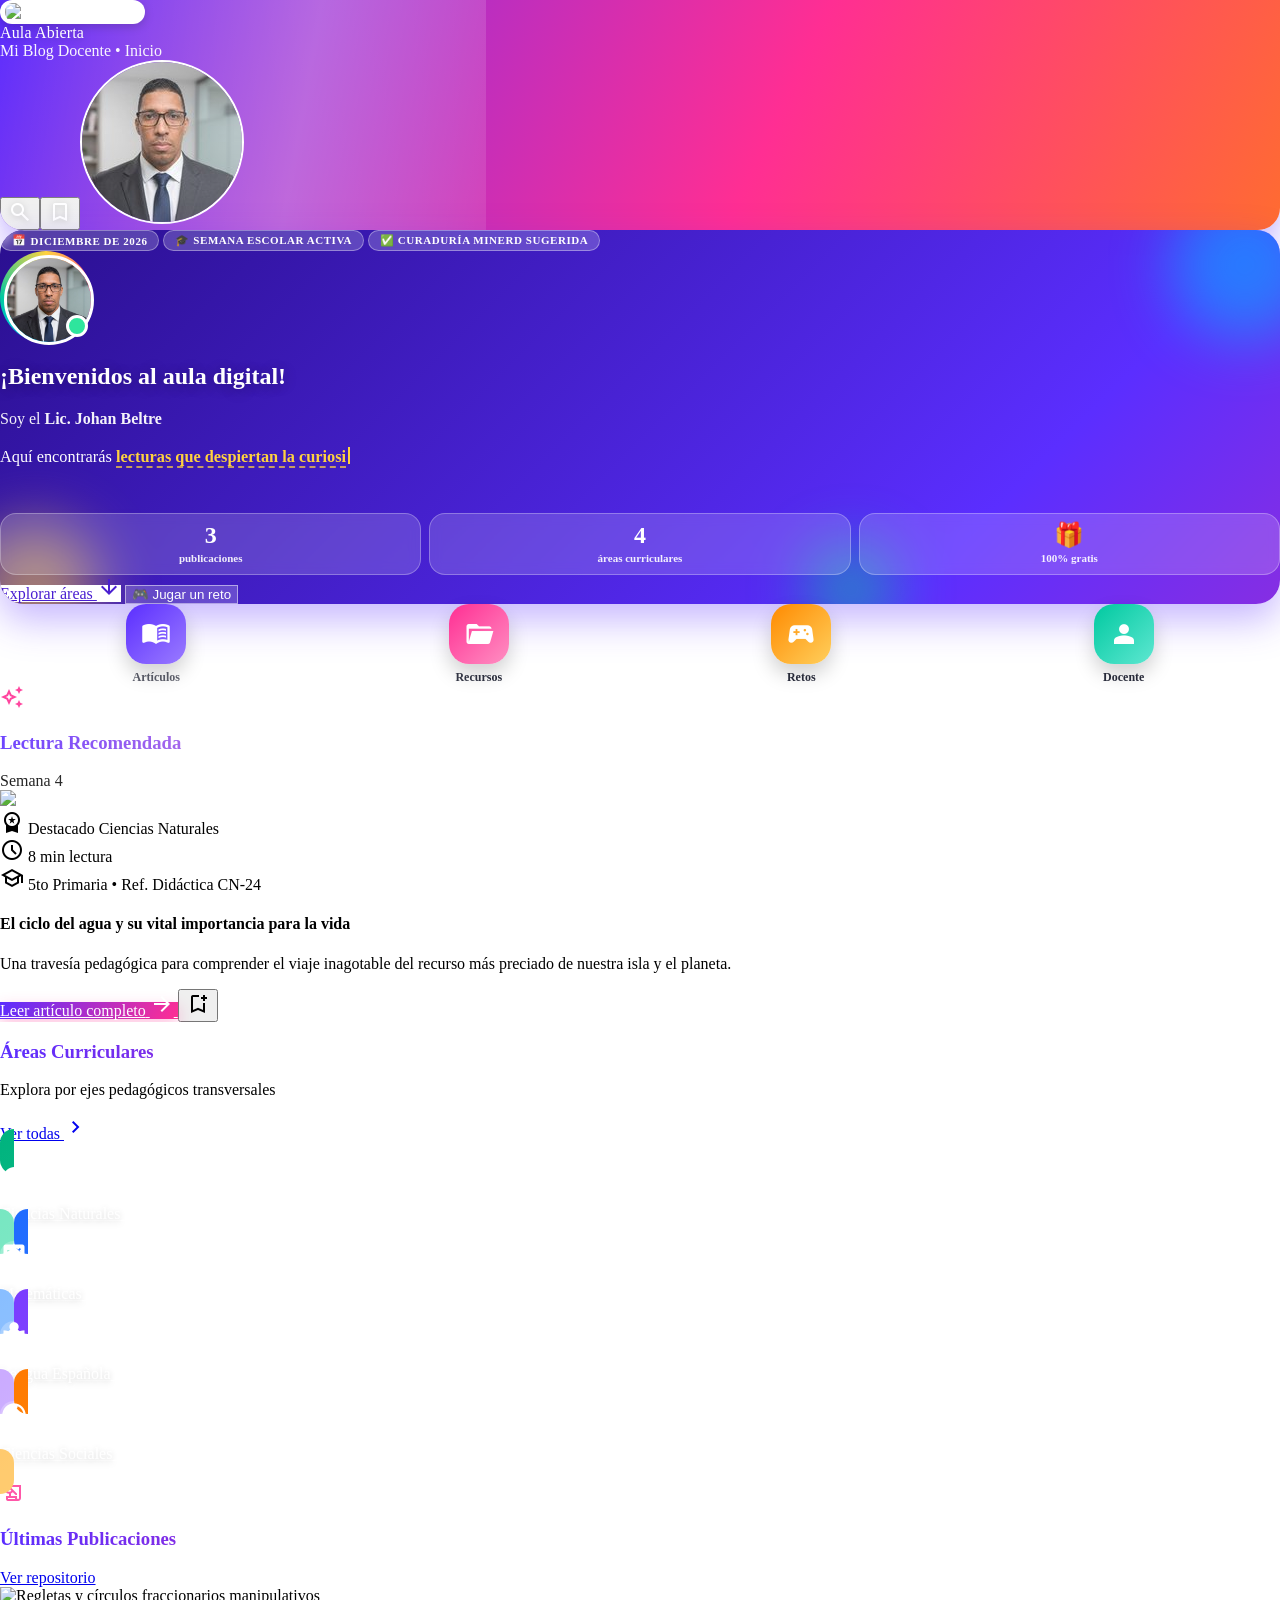
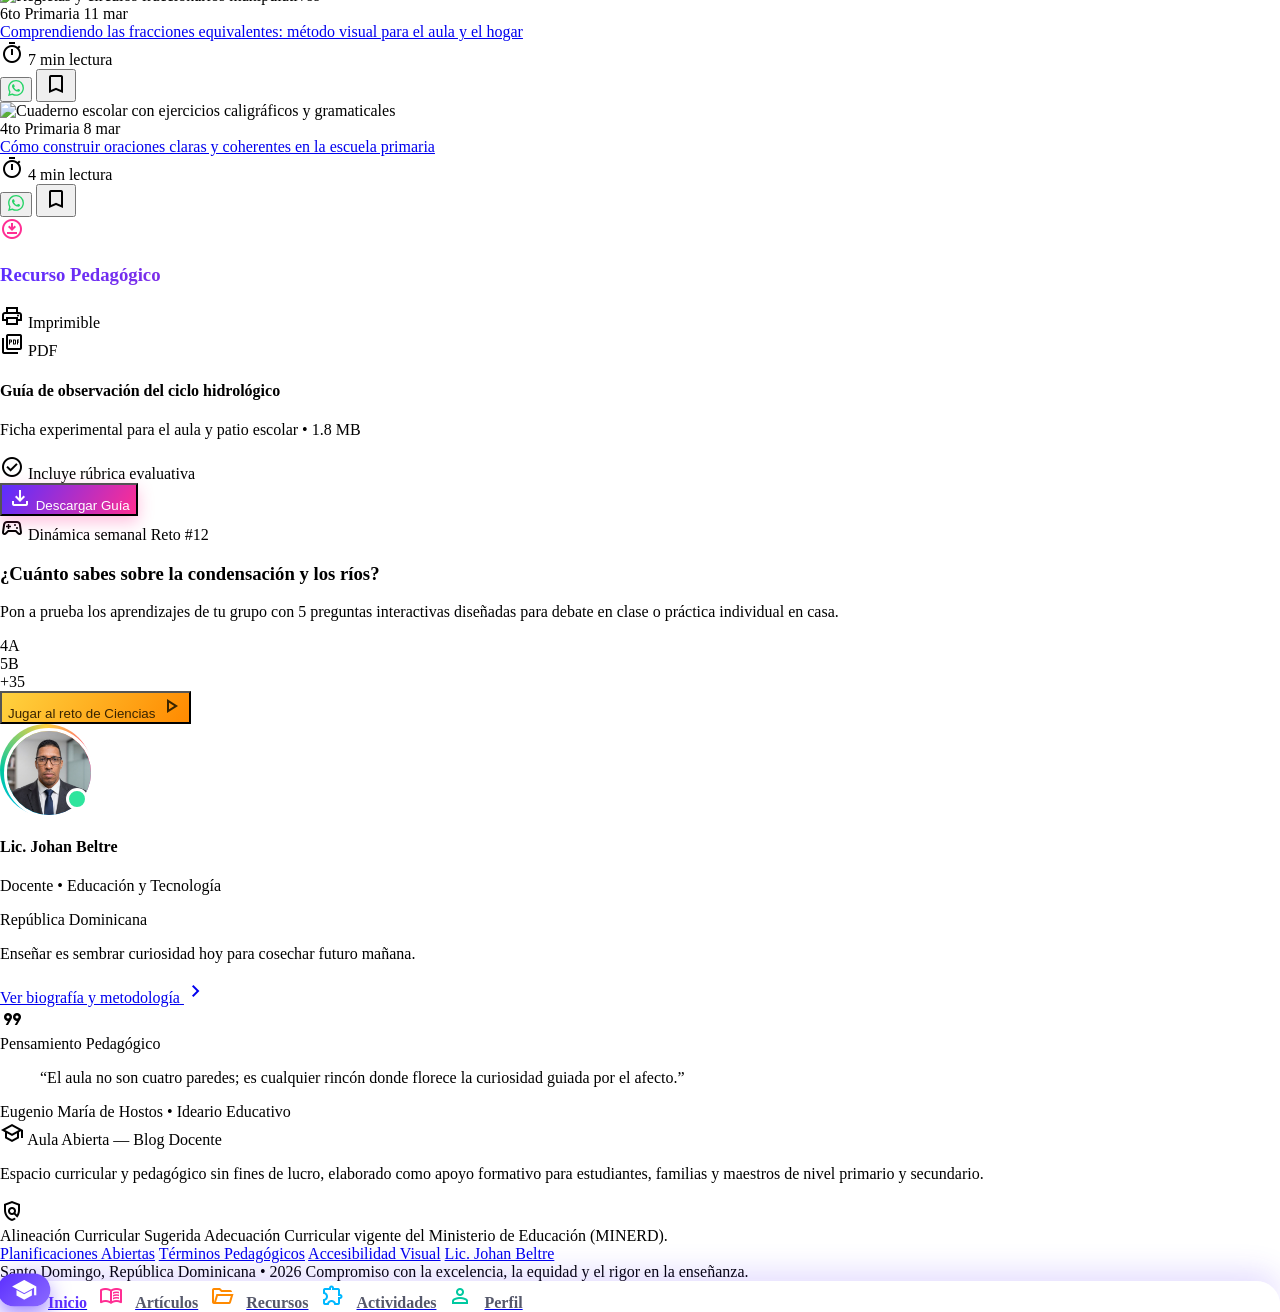
==== commit bbf23339: "Perfil Lic. Johan Beltre, foto y diseño interactivo - Foto y nombre del docente en todo el sitio (pe" ====
--- a/index.html
+++ b/index.html
@@ -6,35 +6,45 @@
       min-height: max(884px, 100dvh);
     }
   </style>
-  </head><body class="bg-surface font-body-md text-on-surface antialiased flex flex-col min-h-screen" data-auto-profile><header class="fixed top-0 w-full z-50 pt-safe bg-surface/90 backdrop-blur-xl shadow-[0_1px_8px_rgba(15,32,66,0.05)]"><div class="h-16 px-gutter-mobile flex items-center justify-between gap-space-sm"><div class="flex items-center gap-space-sm min-w-0 flex-1"><img alt="Logo Aula Abierta" class="h-8 w-auto object-contain shrink-0" src="https://lh3.googleusercontent.com/aida-public/[base64]"/><div class="flex flex-col truncate leading-tight"><div class="flex items-baseline gap-space-xs"><span class="font-headline-sm text-title-md text-primary truncate font-bold">Aula Abierta</span></div><span class="font-label-sm text-label-sm text-secondary truncate tracking-normal font-semibold">Mi Blog Docente • Inicio</span></div></div><div class="flex items-center gap-space-xs shrink-0"><button aria-label="Buscar publicaciones o recursos" class="w-11 h-11 flex items-center justify-center rounded-lg text-on-surface-variant hover:text-primary hover:bg-surface-container transition-colors"><span class="material-symbols-outlined text-[22px]">search</span></button><button aria-label="Guardados y marcadores" class="w-11 h-11 flex items-center justify-center rounded-lg text-on-surface-variant hover:text-primary hover:bg-surface-container transition-colors"><span class="material-symbols-outlined text-[22px]">bookmark</span></button><a aria-label="Perfil del docente" class="w-11 h-11 flex items-center justify-center rounded-full hover:opacity-90 transition-opacity" data-path="perfil-docente" href="panel.html"><img alt="Profile" class="w-8 h-8 rounded-full object-cover ring-2 ring-primary-container/20" src="data:image/svg+xml,%3Csvg xmlns='http://www.w3.org/2000/svg' viewBox='0 0 120 120'%3E%3Crect width='120' height='120' fill='%236750A4' rx='60'/%3E%3Ctext x='60' y='76' text-anchor='middle' font-size='48' font-family='sans-serif' fill='white'%3E%F0%9F%91%A9%E2%80%8D%F0%9F%8F%AB%3C/text%3E%3C/svg%3E"/></a></div></div></header><main class="flex flex-col relative w-full pt-16 pb-24 bg-surface min-h-screen"><div class="flex flex-col w-full">
-<!-- Saludo Cálido y Empático Docente -->
+  <link href="aula-vivo.css" rel="stylesheet"/>
+</head><body class="bg-surface font-body-md text-on-surface antialiased flex flex-col min-h-screen" data-auto-profile><header class="fixed top-0 w-full z-50 pt-safe bg-surface/90 backdrop-blur-xl shadow-[0_1px_8px_rgba(15,32,66,0.05)]"><div class="h-16 px-gutter-mobile flex items-center justify-between gap-space-sm"><div class="flex items-center gap-space-sm min-w-0 flex-1"><img alt="Logo Aula Abierta" class="h-8 w-auto object-contain shrink-0" src="https://lh3.googleusercontent.com/aida-public/[base64]"/><div class="flex flex-col truncate leading-tight"><div class="flex items-baseline gap-space-xs"><span class="font-headline-sm text-title-md text-primary truncate font-bold">Aula Abierta</span></div><span class="font-label-sm text-label-sm text-secondary truncate tracking-normal font-semibold">Mi Blog Docente • Inicio</span></div></div><div class="flex items-center gap-space-xs shrink-0"><button aria-label="Buscar publicaciones o recursos" class="w-11 h-11 flex items-center justify-center rounded-lg text-on-surface-variant hover:text-primary hover:bg-surface-container transition-colors"><span class="material-symbols-outlined text-[22px]">search</span></button><button aria-label="Guardados y marcadores" class="w-11 h-11 flex items-center justify-center rounded-lg text-on-surface-variant hover:text-primary hover:bg-surface-container transition-colors"><span class="material-symbols-outlined text-[22px]">bookmark</span></button><a aria-label="Perfil del docente" class="w-11 h-11 flex items-center justify-center rounded-full hover:opacity-90 transition-opacity" data-path="perfil-docente" href="docente.html"><img alt="Profile" class="w-8 h-8 rounded-full object-cover ring-2 ring-primary-container/20" src="img/johan-beltre-thumb.jpg"/></a></div></div></header><main class="flex flex-col relative w-full pt-16 pb-24 bg-surface min-h-screen"><div class="flex flex-col w-full">
+<!-- Bienvenida dinámica -->
 <section class="px-gutter-mobile pt-space-md pb-space-sm">
-<div class="bg-primary-container text-on-primary rounded-xl p-space-md shadow-md relative overflow-hidden">
-<div class="relative z-10 flex flex-col gap-space-xs">
-<div class="flex items-center gap-space-xs">
-<span class="bg-tertiary-fixed text-on-tertiary-fixed font-label-sm text-label-sm px-2.5 py-0.5 rounded-full uppercase tracking-wider font-semibold">Semana Escolar Activa</span>
-<span class="text-secondary-fixed text-label-sm font-label-sm flex items-center gap-0.5">
-<span class="material-symbols-outlined text-[14px]">calendar_today</span> Octubre 2024
-          </span>
-</div>
-<h2 class="font-headline-md-mobile text-headline-md-mobile font-bold tracking-tight text-surface-lowest">
-          ¡Bienvenidos al aula digital!
-        </h2>
-<p class="font-body-sm text-body-sm text-on-primary-container leading-relaxed">
-          Soy la <strong class="text-surface font-semibold" data-tp="titleName">Lic. Ramona Almonte</strong>. Diseñé este espacio para que nuestras niñas, niños y colegas docentes exploren el saber dominicano y universal con rigor académico, asombro y mucho entusiasmo pedagógico.
-        </p>
-<div class="pt-space-xs flex items-center gap-space-sm">
-<div class="flex items-center gap-1.5 bg-surface/10 backdrop-blur-md px-3 py-1 rounded-full text-surface-lowest font-label-sm text-label-sm">
-<span class="material-symbols-outlined text-[16px] text-tertiary-fixed">verified</span>
-            Curaduría MINERD sugerida
-          </div>
-<a class="text-secondary-fixed hover:text-surface text-label-sm font-label-sm flex items-center gap-0.5 transition-colors" href="#areas-curriculares">
-            Explorar áreas <span class="material-symbols-outlined text-[14px]">arrow_downward</span>
-</a>
-</div>
-</div>
-<!-- Detalle decorativo sutil en fondo -->
-<div class="absolute -right-6 -bottom-6 w-32 h-32 rounded-full bg-secondary/20 blur-xl pointer-events-none"></div>
+<div class="av-hero p-space-md">
+<div class="av-blob b1"></div><div class="av-blob b2"></div><div class="av-blob b3"></div>
+<div class="relative z-10 flex flex-col gap-3">
+<div class="flex items-center gap-2 flex-wrap">
+<span class="av-chip">📅 <span id="av-mes">Noviembre 2026</span></span>
+<span class="av-chip">🎓 Semana escolar activa</span>
+<span class="av-chip">✅ Curaduría MINERD sugerida</span>
+</div>
+<div class="flex items-center gap-4">
+<div class="av-avatar"><img alt="Lic. Johan Beltre" data-tp="photo" src="img/johan-beltre.jpg"/><span class="av-dot" title="Docente activo"></span></div>
+<div class="min-w-0">
+<h2 class="font-headline-md-mobile text-headline-md-mobile font-bold tracking-tight" style="color:#fff">¡Bienvenidos al aula digital!</h2>
+<p class="text-[14px] mt-1" style="color:#fff;opacity:.95">Soy el <strong data-tp="titleName">Lic. Johan Beltre</strong></p>
+</div>
+</div>
+<p class="av-typing">Aquí encontrarás <span id="av-type" class="av-type-text"></span><span class="av-caret"></span></p>
+<div class="av-stats">
+<div class="av-stat"><b id="av-stat-posts">0</b><span>publicaciones</span></div>
+<div class="av-stat"><b data-count="4">0</b><span>áreas curriculares</span></div>
+<div class="av-stat"><b>🎁</b><span>100% gratis</span></div>
+</div>
+<div class="flex flex-wrap gap-2 pt-1">
+<a class="inline-flex items-center gap-1 font-bold rounded-full px-4 py-2 text-[14px] shadow-md" style="background:#fff;color:#4a1fd1" href="#areas-curriculares">Explorar áreas <span class="material-symbols-outlined text-[18px]" style="color:#4a1fd1">arrow_downward</span></a>
+<button class="inline-flex items-center gap-1 font-bold rounded-full px-4 py-2 text-[14px] shadow-md" style="background:rgba(255,255,255,.2);color:#fff;border:1px solid rgba(255,255,255,.5)" onclick="AV.openQuiz()" type="button">🎮 Jugar un reto</button>
+</div>
+</div>
+</div>
+</section>
+<!-- Accesos rápidos -->
+<section class="px-gutter-mobile py-space-sm">
+<div class="av-quick">
+<a href="publicaciones.html"><span class="av-ico i1"><span class="material-symbols-outlined">menu_book</span></span>Artículos</a>
+<a href="recursos.html"><span class="av-ico i2"><span class="material-symbols-outlined">folder_open</span></span>Recursos</a>
+<a href="#" onclick="AV.openQuiz();return false"><span class="av-ico i3"><span class="material-symbols-outlined">sports_esports</span></span>Retos</a>
+<a href="docente.html"><span class="av-ico i4"><span class="material-symbols-outlined">person</span></span>Docente</a>
 </div>
 </section>
 <!-- Artículo Destacado de la Semana (Hero Card) -->
@@ -275,7 +285,7 @@
 <div class="w-7 h-7 rounded-full bg-tertiary-fixed text-on-tertiary-fixed flex items-center justify-center text-[10px] font-bold ring-2 ring-primary-container">5B</div>
 <div class="w-7 h-7 rounded-full bg-surface text-primary flex items-center justify-center text-[10px] font-bold ring-2 ring-primary-container">+35</div>
 </div>
-<button class="inline-flex items-center gap-1.5 bg-tertiary-fixed text-on-tertiary-fixed font-label-lg text-label-lg py-2 px-4 rounded-lg font-bold shadow-sm hover:opacity-90 transition-opacity" onclick="showToast('Abriendo desafío interactivo de Ciencias Naturales...', 'info')" type="button">
+<button class="inline-flex items-center gap-1.5 bg-tertiary-fixed text-on-tertiary-fixed font-label-lg text-label-lg py-2 px-4 rounded-lg font-bold shadow-sm hover:opacity-90 transition-opacity" onclick="AV.openQuiz()" type="button">
 <span>Jugar al reto de Ciencias</span>
 <span class="material-symbols-outlined text-[18px]">play_arrow</span>
 </button>
@@ -289,21 +299,18 @@
 <section class="px-gutter-mobile py-space-sm">
 <div class="bg-surface-container-lowest p-space-md rounded-xl shadow-sm flex flex-col gap-space-sm">
 <div class="flex items-center gap-space-md">
-<div class="relative shrink-0">
-<img alt="Lic. Ramona Almonte" class="w-16 h-16 rounded-full object-cover ring-2 ring-secondary-container/40 shadow-sm" data-tp="photo" src="data:image/svg+xml,%3Csvg xmlns='http://www.w3.org/2000/svg' viewBox='0 0 120 120'%3E%3Crect width='120' height='120' fill='%236750A4' rx='60'/%3E%3Ctext x='60' y='76' text-anchor='middle' font-size='48' font-family='sans-serif' fill='white'%3E%F0%9F%91%A9%E2%80%8D%F0%9F%8F%AB%3C/text%3E%3C/svg%3E"/>
-<span class="absolute bottom-0 right-0 w-4 h-4 bg-tertiary-fixed rounded-full ring-2 ring-surface-container-lowest" title="Docente activa"></span>
-</div>
+<div class="av-avatar"><img alt="Lic. Johan Beltre" data-tp="photo" src="img/johan-beltre.jpg"/><span class="av-dot" title="Docente activo"></span></div>
 <div class="min-w-0 flex-1">
-<h4 class="font-title-lg text-title-lg font-bold text-primary truncate" data-tp="titleName">Lic. Ramona Almonte</h4>
-<p class="font-label-md text-label-md text-secondary font-semibold truncate" data-tp="specialty">Educación Primaria • Mención Ciencias</p>
-<p class="font-body-sm text-label-sm text-on-surface-variant truncate" data-tp="schoolYears">Distrito Educativo 10-01 • 14 años de vocación</p>
-</div>
-</div>
-<p class=”font-body-sm text-body-sm text-on-surface leading-relaxed italic bg-surface-container-low p-space-sm rounded-lg” data-tp=”bio”>
-        “Educar con ternura y firmeza es encender una antorcha que nunca dejará de alumbrar el porvenir de nuestra patria.”
+<h4 class="font-title-lg text-title-lg font-bold text-primary truncate" data-tp="titleName">Lic. Johan Beltre</h4>
+<p class="font-label-md text-label-md text-secondary font-semibold truncate" data-tp="specialty">Docente • Educación y Tecnología</p>
+<p class="font-body-sm text-label-sm text-on-surface-variant truncate" data-tp="schoolYears">República Dominicana</p>
+</div>
+</div>
+<p class="font-body-sm text-body-sm text-on-surface leading-relaxed italic bg-surface-container-low p-space-sm rounded-lg" data-tp="bio">
+        “Enseñar es sembrar curiosidad hoy para cosechar futuro mañana.”
       </p>
 <div class="flex justify-end pt-1">
-<a class="inline-flex items-center gap-1.5 bg-surface-container hover:bg-surface-container-high text-primary font-label-md text-label-md py-2 px-3.5 rounded-lg transition-colors" data-path="perfil-docente" href="panel.html">
+<a class="inline-flex items-center gap-1.5 bg-surface-container hover:bg-surface-container-high text-primary font-label-md text-label-md py-2 px-3.5 rounded-lg transition-colors" data-path="perfil-docente" href="docente.html">
 <span>Ver biografía y metodología</span>
 <span class="material-symbols-outlined text-[16px]">chevron_right</span>
 </a>
@@ -347,10 +354,10 @@
 <a class="text-on-surface-variant hover:text-primary transition-colors underline" href="#">Planificaciones Abiertas</a>
 <a class="text-on-surface-variant hover:text-primary transition-colors underline" href="#">Términos Pedagógicos</a>
 <a class="text-on-surface-variant hover:text-primary transition-colors underline" href="#">Accesibilidad Visual</a>
-<a class="text-on-surface-variant hover:text-primary transition-colors underline" href="#" data-tp="titleName">Contacto • Lic. Ramona</a>
+<a class="text-on-surface-variant hover:text-primary transition-colors underline" href="#" data-tp="titleName">Contacto • Lic. Johan</a>
 </div>
 <div class="pt-space-xs text-on-surface-variant font-label-sm text-label-sm flex flex-col gap-1 text-center">
-<span>Santo Domingo, República Dominicana • 2024</span>
+<span>Santo Domingo, República Dominicana • <span id="av-year">2026</span></span>
 <span>Compromiso con la excelencia, la equidad y el rigor en la enseñanza.</span>
 </div>
 </footer>
@@ -372,7 +379,7 @@
       }
     });
   });
-</script></main><nav class="fixed bottom-0 w-full z-50 pb-safe bg-surface/95 backdrop-blur-xl shadow-[0_-2px_12px_rgba(15,32,66,0.06)]" data-active-classes="text-primary-container font-semibold"><div class="flex justify-around items-center h-16 px-space-xs"><a class="flex flex-col items-center justify-center gap-0.5 min-w-[56px] h-12 transition-colors text-primary-container font-semibold" data-path="inicio" href="index.html"><span class="material-symbols-outlined text-[24px]">school</span><span class="font-label-sm text-label-sm">Inicio</span></a><a class="flex flex-col items-center justify-center gap-0.5 min-w-[56px] h-12 text-on-surface-variant hover:text-primary transition-colors" data-path="publicaciones" href="publicaciones.html"><span class="material-symbols-outlined text-[24px]">menu_book</span><span class="font-label-sm text-label-sm">Artículos</span></a><a class="flex flex-col items-center justify-center gap-0.5 min-w-[56px] h-12 text-on-surface-variant hover:text-primary transition-colors" data-path="recursos-didacticos" href="recursos.html"><span class="material-symbols-outlined text-[24px]">folder_open</span><span class="font-label-sm text-label-sm">Recursos</span></a><a class="flex flex-col items-center justify-center gap-0.5 min-w-[56px] h-12 text-on-surface-variant hover:text-primary transition-colors" data-path="actividades-pedagogicas" href="lectura.html"><span class="material-symbols-outlined text-[24px]">extension</span><span class="font-label-sm text-label-sm">Actividades</span></a><a class="flex flex-col items-center justify-center gap-0.5 min-w-[56px] h-12 text-on-surface-variant hover:text-primary transition-colors" data-path="perfil-docente" href="panel.html"><span class="material-symbols-outlined text-[24px]">person_outline</span><span class="font-label-sm text-label-sm">Perfil</span></a></div></nav><script src="db.js"></script>
+</script></main><nav class="fixed bottom-0 w-full z-50 pb-safe bg-surface/95 backdrop-blur-xl shadow-[0_-2px_12px_rgba(15,32,66,0.06)]" data-active-classes="text-primary-container font-semibold"><div class="flex justify-around items-center h-16 px-space-xs"><a class="flex flex-col items-center justify-center gap-0.5 min-w-[56px] h-12 transition-colors text-primary-container font-semibold" data-path="inicio" href="index.html"><span class="material-symbols-outlined text-[24px]">school</span><span class="font-label-sm text-label-sm">Inicio</span></a><a class="flex flex-col items-center justify-center gap-0.5 min-w-[56px] h-12 text-on-surface-variant hover:text-primary transition-colors" data-path="publicaciones" href="publicaciones.html"><span class="material-symbols-outlined text-[24px]">menu_book</span><span class="font-label-sm text-label-sm">Artículos</span></a><a class="flex flex-col items-center justify-center gap-0.5 min-w-[56px] h-12 text-on-surface-variant hover:text-primary transition-colors" data-path="recursos-didacticos" href="recursos.html"><span class="material-symbols-outlined text-[24px]">folder_open</span><span class="font-label-sm text-label-sm">Recursos</span></a><a class="flex flex-col items-center justify-center gap-0.5 min-w-[56px] h-12 text-on-surface-variant hover:text-primary transition-colors" data-path="actividades-pedagogicas" href="lectura.html"><span class="material-symbols-outlined text-[24px]">extension</span><span class="font-label-sm text-label-sm">Actividades</span></a><a class="flex flex-col items-center justify-center gap-0.5 min-w-[56px] h-12 text-on-surface-variant hover:text-primary transition-colors" data-path="perfil-docente" href="docente.html"><span class="material-symbols-outlined text-[24px]">person_outline</span><span class="font-label-sm text-label-sm">Perfil</span></a></div></nav><script src="db.js"></script>
 <script src="profile-loader.js"></script>
 <script>
 // === WhatsApp share helper ===
@@ -504,9 +511,12 @@
     const verTodasLink = areasSection.querySelector('a[href="#"]');
     if (verTodasLink) verTodasLink.href = 'publicaciones.html';
   }
+  // Contador animado de publicaciones
+  if (window.AV) AV.countUp(document.getElementById('av-stat-posts'), articles.length);
 });
 </script>
 <script>
 // Profile auto-loads via data-auto-profile attribute on body
 </script>
+<script src="aula-vivo.js"></script>
 </body></html>
--- a/aula-vivo.css
+++ b/aula-vivo.css
@@ -0,0 +1,253 @@
+/* ==========================================================================
+   AULA VIVA — capa visual dinámica para Aula Abierta
+   Barra superior animada, navegación interactiva, tarjetas con movimiento.
+   Se carga DESPUÉS de Tailwind y reemplaza solo lo necesario.
+   ========================================================================== */
+
+:root {
+  --av-indigo: #5b2eff;
+  --av-magenta: #ff2e93;
+  --av-orange: #ff8a00;
+  --av-cyan: #00b8ff;
+  --av-teal: #00c9a0;
+  --av-yellow: #ffd23f;
+  --av-ease: cubic-bezier(.2, .8, .2, 1);
+}
+
+html { scroll-behavior: smooth; }
+
+/* ───────── Animaciones base ───────── */
+@keyframes avGradient { 0% { background-position: 0% 50%; } 50% { background-position: 100% 50%; } 100% { background-position: 0% 50%; } }
+@keyframes avSweep { 0% { transform: translateX(-120%) skewX(-20deg); } 60%, 100% { transform: translateX(260%) skewX(-20deg); } }
+@keyframes avFloat { 0%, 100% { transform: translateY(0); } 50% { transform: translateY(-5px); } }
+@keyframes avPop { 0% { transform: scale(1); } 40% { transform: scale(1.35) rotate(-8deg); } 100% { transform: scale(1); } }
+@keyframes avPulse { 0% { box-shadow: 0 0 0 0 rgba(255,255,255,.65); } 100% { box-shadow: 0 0 0 12px rgba(255,255,255,0); } }
+@keyframes avSpin { to { transform: rotate(360deg); } }
+@keyframes avTwinkle { 0%, 100% { transform: scale(1) rotate(0); opacity: 1; } 50% { transform: scale(1.25) rotate(18deg); opacity: .75; } }
+@keyframes avWiggle { 0%, 100% { transform: rotate(0); } 25% { transform: rotate(-12deg); } 75% { transform: rotate(12deg); } }
+@keyframes avBlob { 0%, 100% { transform: translate(0, 0) scale(1); } 33% { transform: translate(18px, -14px) scale(1.12); } 66% { transform: translate(-14px, 10px) scale(.94); } }
+@keyframes avBounceIn { 0% { transform: translateY(0) scale(1); } 45% { transform: translateY(-10px) scale(1.18); } 100% { transform: translateY(-6px) scale(1.1); } }
+@keyframes avFadeText { 0% { opacity: 0; transform: translateY(6px); } 100% { opacity: 1; transform: none; } }
+@keyframes avCaret { 50% { opacity: 0; } }
+@keyframes avRipple { to { transform: scale(4); opacity: 0; } }
+@keyframes avConfetti { 0% { transform: translate(0, 0) rotate(0) scale(1); opacity: 1; } 100% { transform: translate(var(--dx), var(--dy)) rotate(var(--rot)) scale(.4); opacity: 0; } }
+@keyframes avPopIn { 0% { opacity: 0; transform: scale(.85) translateY(20px); } 100% { opacity: 1; transform: none; } }
+
+/* ───────── BARRA SUPERIOR ───────── */
+header.fixed {
+  background: linear-gradient(115deg, var(--av-indigo), var(--av-magenta), var(--av-orange), var(--av-cyan), var(--av-teal), var(--av-indigo)) !important;
+  background-size: 300% 300% !important;
+  animation: avGradient 14s ease infinite;
+  -webkit-backdrop-filter: none !important;
+  backdrop-filter: none !important;
+  box-shadow: 0 8px 28px rgba(91, 46, 255, .38) !important;
+  border-bottom-left-radius: 22px;
+  border-bottom-right-radius: 22px;
+  overflow: hidden;
+  transition: box-shadow .3s var(--av-ease), border-radius .3s var(--av-ease);
+}
+header.fixed > div:first-child { transition: height .3s var(--av-ease); }
+header.fixed.av-scrolled { box-shadow: 0 10px 34px rgba(255, 46, 147, .45) !important; border-bottom-left-radius: 28px; border-bottom-right-radius: 28px; }
+header.fixed.av-scrolled > div:first-child { height: 3.5rem; }
+
+/* brillo que cruza la barra */
+header.fixed::after {
+  content: ""; position: absolute; top: 0; left: 0; width: 38%; height: 100%;
+  background: linear-gradient(100deg, transparent, rgba(255,255,255,.28), transparent);
+  animation: avSweep 6.5s ease-in-out infinite; pointer-events: none;
+}
+/* todo el contenido de la barra en blanco */
+header.fixed *:not(.av-progress):not(.av-progress-bar) { color: #fff !important; }
+header.fixed h1, header.fixed .font-bold, header.fixed .font-headline-sm, header.fixed .font-title-md { text-shadow: 0 1px 8px rgba(0,0,0,.25); letter-spacing: .01em; }
+header.fixed .font-label-sm { opacity: .95; }
+header.fixed button, header.fixed a { position: relative; transition: transform .25s var(--av-ease), background .25s; }
+header.fixed button:hover, header.fixed a:hover { background: rgba(255,255,255,.22) !important; transform: translateY(-2px) scale(1.12); }
+header.fixed button:active, header.fixed a:active { transform: scale(.92); }
+header.fixed button:hover .material-symbols-outlined { animation: avWiggle .5s ease; }
+header.fixed .material-symbols-outlined { filter: drop-shadow(0 1px 3px rgba(0,0,0,.2)); }
+/* logo sobre fondo claro para que se vea sobre los colores */
+header.fixed img[alt="Logo Aula Abierta"] { background: #fff; border-radius: 12px; padding: 3px 5px; box-shadow: 0 3px 10px rgba(0,0,0,.2); animation: avFloat 3.6s ease-in-out infinite; }
+/* foto de perfil con anillo que late */
+header.fixed img[alt="Profile"], header.fixed img[data-tp="photo"] { border-radius: 9999px; border: 2px solid #fff; animation: avPulse 2.2s ease-out infinite; object-fit: cover; }
+header.fixed .bg-primary, header.fixed .bg-primary-container { background: rgba(255,255,255,.22) !important; }
+/* subtítulo que alterna */
+.av-swap { display: inline-block; animation: avFadeText .5s var(--av-ease); }
+
+/* barra de progreso de lectura */
+.av-progress { position: absolute; left: 0; right: 0; bottom: 0; height: 4px; background: rgba(255,255,255,.22); z-index: 3; }
+.av-progress-bar { height: 100%; width: 0; background: linear-gradient(90deg, #fff, var(--av-yellow)); box-shadow: 0 0 12px var(--av-yellow); border-radius: 4px; transition: width .12s linear; }
+
+/* ───────── BARRA INFERIOR ───────── */
+nav.fixed.bottom-0 {
+  background: rgba(255,255,255,.92) !important;
+  -webkit-backdrop-filter: blur(16px); backdrop-filter: blur(16px);
+  border-top-left-radius: 24px; border-top-right-radius: 24px;
+  box-shadow: 0 -8px 30px rgba(91, 46, 255, .18) !important;
+}
+nav.fixed.bottom-0 a { position: relative; transition: transform .3s var(--av-ease); -webkit-tap-highlight-color: transparent; }
+nav.fixed.bottom-0 a .material-symbols-outlined { transition: all .35s var(--av-ease); border-radius: 16px; padding: 3px 12px; }
+nav.fixed.bottom-0 a:nth-child(1) { --c1: var(--av-indigo); --c2: #8b6bff; }
+nav.fixed.bottom-0 a:nth-child(2) { --c1: var(--av-magenta); --c2: #ff7ab8; }
+nav.fixed.bottom-0 a:nth-child(3) { --c1: var(--av-orange); --c2: #ffb347; }
+nav.fixed.bottom-0 a:nth-child(4) { --c1: var(--av-cyan); --c2: #66d4ff; }
+nav.fixed.bottom-0 a:nth-child(5) { --c1: var(--av-teal); --c2: #5eead4; }
+nav.fixed.bottom-0 a .material-symbols-outlined { color: var(--c1, #5b2eff) !important; }
+nav.fixed.bottom-0 a span.font-label-sm, nav.fixed.bottom-0 a span[class*="label"] { color: #55586a !important; font-weight: 700; }
+nav.fixed.bottom-0 a:hover { transform: translateY(-3px); }
+nav.fixed.bottom-0 a:active { transform: scale(.9); }
+nav.fixed.bottom-0 a.av-active .material-symbols-outlined {
+  color: #fff !important; background: linear-gradient(135deg, var(--c1), var(--c2));
+  box-shadow: 0 8px 18px color-mix(in srgb, var(--c1) 55%, transparent);
+  font-variation-settings: 'FILL' 1; animation: avBounceIn .55s var(--av-ease) forwards;
+}
+nav.fixed.bottom-0 a.av-active span.font-label-sm, nav.fixed.bottom-0 a.av-active span[class*="label"] { color: var(--c1) !important; }
+
+/* ───────── ENTRADA SUAVE AL HACER SCROLL ───────── */
+.av-js .av-reveal { opacity: 0; translate: 0 26px; scale: .97; transition: opacity .7s var(--av-ease), translate .7s var(--av-ease), scale .7s var(--av-ease); transition-delay: var(--av-delay, 0ms); }
+.av-js .av-reveal.av-in { opacity: 1; translate: none; scale: none; }
+
+/* ───────── TARJETAS ───────── */
+.av-card { transition: transform .35s var(--av-ease), box-shadow .35s var(--av-ease) !important; will-change: transform; }
+.av-card:hover { transform: translateY(-5px) scale(1.015); box-shadow: 0 16px 34px rgba(91, 46, 255, .22) !important; }
+.av-card:active { transform: scale(.98); }
+.av-shine { position: relative; overflow: hidden; }
+.av-shine::before { content: ""; position: absolute; top: 0; left: 0; width: 45%; height: 100%; background: linear-gradient(100deg, transparent, rgba(255,255,255,.45), transparent); transform: translateX(-130%) skewX(-20deg); pointer-events: none; z-index: 5; }
+.av-shine:hover::before { animation: avSweep 1.1s ease; }
+
+/* títulos de sección con degradado e iconos animados */
+body.av-public main section h3.font-title-md { background: linear-gradient(90deg, var(--av-indigo), var(--av-magenta) 60%, var(--av-orange)); -webkit-background-clip: text; background-clip: text; -webkit-text-fill-color: transparent; color: transparent; }
+.av-icon-anim { animation: avTwinkle 2.6s ease-in-out infinite; color: var(--av-magenta) !important; }
+main a:hover > .material-symbols-outlined, main button:hover > .material-symbols-outlined { animation: avPop .5s ease; }
+
+/* botones principales */
+body.av-public main a.bg-primary-container, body.av-public main button.bg-secondary, body.av-public main a.bg-secondary, body.av-public main button.bg-primary-container {
+  background: linear-gradient(120deg, var(--av-indigo), var(--av-magenta)) !important; color: #fff !important; box-shadow: 0 6px 16px rgba(255, 46, 147, .3);
+}
+body.av-public main a.bg-primary-container:hover, body.av-public main button.bg-secondary:hover, body.av-public main a.bg-secondary:hover { filter: brightness(1.08); transform: translateY(-2px); box-shadow: 0 10px 22px rgba(255, 46, 147, .4); }
+body.av-public main button.bg-tertiary-fixed { background: linear-gradient(120deg, var(--av-yellow), var(--av-orange)) !important; color: #3a2400 !important; }
+.av-ripple { position: absolute; border-radius: 50%; width: 60px; height: 60px; margin: -30px 0 0 -30px; background: rgba(255,255,255,.55); transform: scale(0); animation: avRipple .6s ease-out forwards; pointer-events: none; }
+
+/* ───────── HÉROE DE BIENVENIDA ───────── */
+.av-hero { position: relative; overflow: hidden; border-radius: 24px; color: #fff; background: linear-gradient(135deg, #2a0f8f, var(--av-indigo) 35%, var(--av-magenta) 75%, var(--av-orange)); background-size: 220% 220%; animation: avGradient 16s ease infinite; box-shadow: 0 16px 38px rgba(91, 46, 255, .35); }
+.av-blob { position: absolute; border-radius: 9999px; filter: blur(30px); opacity: .55; animation: avBlob 9s ease-in-out infinite; pointer-events: none; }
+.av-hero .av-blob.b1 { width: 150px; height: 150px; right: -40px; top: -40px; background: var(--av-cyan); }
+.av-hero .av-blob.b2 { width: 130px; height: 130px; left: -30px; bottom: -50px; background: var(--av-yellow); animation-delay: -3s; }
+.av-hero .av-blob.b3 { width: 90px; height: 90px; right: 30%; bottom: -30px; background: var(--av-teal); animation-delay: -6s; }
+.av-chip { display: inline-flex; align-items: center; gap: 4px; padding: 3px 11px; border-radius: 9999px; background: rgba(255,255,255,.2); border: 1px solid rgba(255,255,255,.35); font-size: 11px; font-weight: 700; letter-spacing: .05em; text-transform: uppercase; -webkit-backdrop-filter: blur(6px); backdrop-filter: blur(6px); }
+.av-hero h2 { text-shadow: 0 2px 14px rgba(0,0,0,.3); }
+.av-typing { min-height: 3.2em; font-size: 1.02rem; line-height: 1.55; }
+.av-typing .av-type-text { font-weight: 800; color: var(--av-yellow); border-bottom: 2px dashed rgba(255, 210, 63, .7); }
+.av-caret { display: inline-block; width: 2px; height: 1.05em; margin-left: 2px; vertical-align: -2px; background: var(--av-yellow); animation: avCaret 1s steps(1) infinite; }
+
+/* foto con anillo de colores giratorio */
+.av-avatar { position: relative; width: 84px; height: 84px; flex-shrink: 0; border-radius: 9999px; padding: 4px; background: conic-gradient(from 0deg, var(--av-yellow), var(--av-magenta), var(--av-cyan), var(--av-teal), var(--av-yellow)); animation: avSpin 6s linear infinite; }
+.av-avatar > img { display: block; width: 100%; height: 100%; border-radius: 9999px; object-fit: cover; border: 3px solid #fff; animation: avSpin 6s linear infinite reverse; background: #fff; }
+.av-avatar.lg { width: 140px; height: 140px; padding: 5px; }
+.av-avatar .av-dot { position: absolute; right: 4px; bottom: 6px; width: 16px; height: 16px; border-radius: 9999px; background: #2ee59d; border: 3px solid #fff; animation: avPulse 2s ease-out infinite; }
+
+/* estadísticas */
+.av-stats { display: grid; grid-template-columns: repeat(3, 1fr); gap: 8px; }
+.av-stat { text-align: center; padding: 8px 4px; border-radius: 16px; background: rgba(255,255,255,.16); border: 1px solid rgba(255,255,255,.28); -webkit-backdrop-filter: blur(6px); backdrop-filter: blur(6px); transition: transform .3s var(--av-ease); }
+.av-stat:hover { transform: translateY(-4px) scale(1.05); }
+.av-stat b { display: block; font-size: 1.5rem; line-height: 1.1; font-weight: 800; }
+.av-stat span { font-size: 11px; font-weight: 600; opacity: .92; }
+
+/* ───────── ACCESOS RÁPIDOS ───────── */
+.av-quick { display: grid; grid-template-columns: repeat(4, 1fr); gap: 10px; }
+.av-quick a { display: flex; flex-direction: column; align-items: center; gap: 6px; text-decoration: none; font-weight: 700; font-size: 12px; color: #2a2d3d; transition: transform .3s var(--av-ease); }
+.av-quick a:hover { transform: translateY(-5px); }
+.av-quick a:active { transform: scale(.92); }
+.av-quick .av-ico { width: 60px; height: 60px; border-radius: 20px; display: flex; align-items: center; justify-content: center; color: #fff; box-shadow: 0 10px 20px rgba(0,0,0,.18); transition: transform .35s var(--av-ease), border-radius .35s var(--av-ease); position: relative; overflow: hidden; }
+.av-quick a:hover .av-ico { transform: rotate(-8deg) scale(1.1); border-radius: 50%; }
+.av-quick .av-ico .material-symbols-outlined { font-size: 30px; font-variation-settings: 'FILL' 1; animation: avFloat 3s ease-in-out infinite; }
+.av-quick a:nth-child(2) .av-ico .material-symbols-outlined { animation-delay: -.7s; }
+.av-quick a:nth-child(3) .av-ico .material-symbols-outlined { animation-delay: -1.4s; }
+.av-quick a:nth-child(4) .av-ico .material-symbols-outlined { animation-delay: -2.1s; }
+.av-ico.i1 { background: linear-gradient(135deg, #5b2eff, #9a7bff); }
+.av-ico.i2 { background: linear-gradient(135deg, #ff2e93, #ff8fc2); }
+.av-ico.i3 { background: linear-gradient(135deg, #ff8a00, #ffcf5c); }
+.av-ico.i4 { background: linear-gradient(135deg, #00c9a0, #5ee7d1); }
+
+/* ───────── ÁREAS CURRICULARES COLORIDAS ───────── */
+.av-area { position: relative; overflow: hidden; color: #fff !important; border-radius: 20px !important; padding: 14px !important; min-height: 112px; justify-content: space-between; }
+.av-area.a1 { background: linear-gradient(140deg, #00b37e, #5be3b5) !important; }
+.av-area.a2 { background: linear-gradient(140deg, #1f6bff, #6fb1ff) !important; }
+.av-area.a3 { background: linear-gradient(140deg, #7a3cff, #c19bff) !important; }
+.av-area.a4 { background: linear-gradient(140deg, #ff7a00, #ffc04d) !important; }
+.av-area * { color: #fff !important; }
+.av-area .rounded-lg { background: rgba(255,255,255,.25) !important; width: 44px !important; height: 44px !important; border-radius: 14px !important; }
+.av-area .rounded-lg .material-symbols-outlined { font-size: 28px !important; animation: avFloat 3s ease-in-out infinite; }
+.av-area .font-title-md { font-size: 16px !important; text-shadow: 0 1px 6px rgba(0,0,0,.2); }
+.av-area::after { content: ""; position: absolute; right: -24px; bottom: -24px; width: 84px; height: 84px; border-radius: 9999px; background: rgba(255,255,255,.2); transition: transform .5s var(--av-ease); }
+.av-area:hover::after { transform: scale(2.6); }
+.av-area:hover .rounded-lg .material-symbols-outlined { animation: avWiggle .6s ease; }
+
+/* ───────── MODALES: BÚSQUEDA Y RETO ───────── */
+.av-overlay { position: fixed; inset: 0; z-index: 100; display: flex; align-items: flex-start; justify-content: center; padding: 76px 14px 14px; background: rgba(20, 8, 60, .55); -webkit-backdrop-filter: blur(6px); backdrop-filter: blur(6px); animation: avFadeText .25s ease; }
+.av-overlay.center { align-items: center; padding-top: 14px; }
+.av-modal { width: 100%; max-width: 520px; max-height: 86vh; overflow: auto; background: #fff; border-radius: 24px; box-shadow: 0 30px 70px rgba(0,0,0,.4); animation: avPopIn .4s var(--av-ease); color: #1f2233; }
+.av-modal-head { display: flex; align-items: center; gap: 8px; padding: 14px 16px; background: linear-gradient(115deg, var(--av-indigo), var(--av-magenta), var(--av-orange)); color: #fff; border-radius: 24px 24px 0 0; }
+.av-modal-head * { color: #fff; }
+.av-search-input { flex: 1; border: 0; outline: 0; padding: 10px 14px; border-radius: 14px; font-size: 16px; background: rgba(255,255,255,.95); color: #1f2233 !important; }
+.av-x { width: 38px; height: 38px; border-radius: 12px; border: 0; background: rgba(255,255,255,.22); cursor: pointer; display: flex; align-items: center; justify-content: center; transition: transform .25s var(--av-ease); }
+.av-x:hover { transform: rotate(90deg) scale(1.1); }
+.av-results { padding: 10px; display: flex; flex-direction: column; gap: 8px; }
+.av-result { display: flex; gap: 10px; align-items: center; padding: 10px; border-radius: 16px; background: #f5f3ff; text-decoration: none; color: #1f2233; transition: transform .25s var(--av-ease), background .25s; }
+.av-result:hover { transform: translateX(6px); background: #ece8ff; }
+.av-result b { display: block; font-size: 15px; line-height: 1.25; }
+.av-result small { color: #666b80; font-weight: 600; }
+.av-result .tag { flex-shrink: 0; width: 42px; height: 42px; border-radius: 14px; display: flex; align-items: center; justify-content: center; color: #fff; background: linear-gradient(135deg, var(--av-indigo), var(--av-magenta)); }
+.av-pills { display: flex; flex-wrap: wrap; gap: 8px; padding: 12px 14px 4px; }
+.av-pill { padding: 6px 12px; border-radius: 9999px; border: 0; cursor: pointer; font-weight: 700; font-size: 13px; color: #fff; background: linear-gradient(120deg, var(--av-indigo), var(--av-magenta)); transition: transform .25s var(--av-ease); text-decoration: none; }
+.av-pill:hover { transform: translateY(-3px) scale(1.06); }
+.av-empty { padding: 22px; text-align: center; color: #666b80; font-weight: 600; }
+
+/* reto (quiz) */
+.av-quiz-body { padding: 18px; }
+.av-qbar { height: 8px; border-radius: 9999px; background: #ece8ff; overflow: hidden; margin-bottom: 14px; }
+.av-qbar > div { height: 100%; width: 0; border-radius: 9999px; background: linear-gradient(90deg, var(--av-cyan), var(--av-magenta)); transition: width .5s var(--av-ease); }
+.av-q { font-family: 'Literata', serif; font-size: 19px; line-height: 1.4; font-weight: 700; margin: 0 0 14px; }
+.av-opt { display: flex; align-items: center; gap: 10px; width: 100%; text-align: left; margin-bottom: 9px; padding: 12px 14px; border-radius: 16px; border: 2px solid #e4defa; background: #fff; font-size: 16px; font-weight: 600; color: #1f2233; cursor: pointer; transition: transform .25s var(--av-ease), border-color .25s, background .25s; }
+.av-opt:hover:not(:disabled) { transform: translateX(6px); border-color: var(--av-indigo); background: #f5f3ff; }
+.av-opt .k { width: 28px; height: 28px; flex-shrink: 0; border-radius: 9px; display: flex; align-items: center; justify-content: center; background: #ece8ff; color: var(--av-indigo); font-weight: 800; font-size: 13px; }
+.av-opt.ok { border-color: #00b37e; background: #e6fbf3; animation: avPop .5s ease; }
+.av-opt.ok .k { background: #00b37e; color: #fff; }
+.av-opt.bad { border-color: #ff4d6d; background: #fff0f3; animation: avWiggle .4s ease; }
+.av-opt.bad .k { background: #ff4d6d; color: #fff; }
+.av-why { margin: 6px 0 12px; padding: 10px 12px; border-radius: 14px; background: #fff8e1; color: #5b4300; font-size: 14px; font-weight: 600; animation: avFadeText .3s ease; }
+.av-next { width: 100%; padding: 12px; border: 0; border-radius: 16px; cursor: pointer; color: #fff; font-weight: 800; font-size: 16px; background: linear-gradient(120deg, var(--av-indigo), var(--av-magenta)); box-shadow: 0 8px 18px rgba(255,46,147,.35); transition: transform .25s var(--av-ease); }
+.av-next:hover { transform: translateY(-2px); }
+.av-score { text-align: center; padding: 10px 0 4px; }
+.av-score .big { font-size: 64px; line-height: 1; animation: avPop .8s ease; }
+.av-score h4 { font-family: 'Literata', serif; font-size: 24px; margin: 8px 0 4px; }
+.av-score p { color: #5b6073; font-weight: 600; margin: 0 0 14px; }
+
+/* ───────── EXTRAS ───────── */
+.av-fab { position: fixed; right: 16px; bottom: 92px; z-index: 45; width: 50px; height: 50px; border: 0; border-radius: 9999px; cursor: pointer; color: #fff; display: flex; align-items: center; justify-content: center; background: linear-gradient(135deg, var(--av-indigo), var(--av-magenta)); box-shadow: 0 10px 24px rgba(255,46,147,.45); opacity: 0; translate: 0 20px; pointer-events: none; transition: opacity .3s, translate .3s var(--av-ease), transform .25s; }
+.av-fab.show { opacity: 1; translate: none; pointer-events: auto; animation: avFloat 2.6s ease-in-out infinite; }
+.av-fab:hover { transform: scale(1.12); }
+.av-confetti { position: fixed; z-index: 120; pointer-events: none; font-size: 18px; line-height: 1; animation: avConfetti 1s ease-out forwards; }
+
+/* ───────── PERFIL DOCENTE (docente.html) ───────── */
+.av-cover { position: relative; height: 150px; border-radius: 0 0 36px 36px; margin: 0 -1rem; background: linear-gradient(120deg, #2a0f8f, var(--av-indigo), var(--av-magenta), var(--av-orange)); background-size: 260% 260%; animation: avGradient 14s ease infinite; overflow: hidden; }
+.av-profile-card { margin: -78px 0 0; position: relative; z-index: 2; display: flex; flex-direction: column; align-items: center; text-align: center; gap: 4px; }
+.av-badges { display: flex; flex-wrap: wrap; gap: 8px; justify-content: center; }
+.av-badge { display: inline-flex; align-items: center; gap: 5px; padding: 6px 13px; border-radius: 9999px; font-weight: 700; font-size: 13px; color: #fff; box-shadow: 0 6px 14px rgba(0,0,0,.16); transition: transform .3s var(--av-ease); cursor: default; }
+.av-badge:hover { transform: translateY(-4px) rotate(-3deg) scale(1.06); }
+.av-badge .material-symbols-outlined { font-size: 18px; font-variation-settings: 'FILL' 1; }
+.av-b1 { background: linear-gradient(120deg, #5b2eff, #9a7bff); }
+.av-b2 { background: linear-gradient(120deg, #ff2e93, #ff8fc2); }
+.av-b3 { background: linear-gradient(120deg, #00c9a0, #5ee7d1); }
+.av-b4 { background: linear-gradient(120deg, #ff8a00, #ffcf5c); }
+.av-quote { position: relative; padding: 18px 18px 18px 22px; border-radius: 22px; background: linear-gradient(135deg, #f5f3ff, #fff0f8); border-left: 6px solid var(--av-magenta); font-family: 'Literata', serif; font-size: 18px; line-height: 1.55; font-style: italic; color: #2a1f5c; }
+.av-pro { display: flex; gap: 12px; align-items: flex-start; padding: 14px; border-radius: 20px; background: #fff; box-shadow: 0 6px 18px rgba(91,46,255,.12); }
+.av-pro .av-ico { width: 46px; height: 46px; border-radius: 16px; flex-shrink: 0; display: flex; align-items: center; justify-content: center; color: #fff; }
+.av-pro h4 { margin: 0 0 2px; font-weight: 800; font-size: 16px; color: #1f2233; }
+.av-pro p { margin: 0; font-size: 14px; line-height: 1.5; color: #55586a; }
+
+@media (prefers-reduced-motion: reduce) {
+  *, *::before, *::after { animation-duration: .001ms !important; animation-iteration-count: 1 !important; transition-duration: .001ms !important; scroll-behavior: auto !important; }
+  .av-js .av-reveal { opacity: 1; translate: none; scale: none; }
+}
+
+.av-ripple-host { position: relative; overflow: hidden; flex-shrink: 0; }
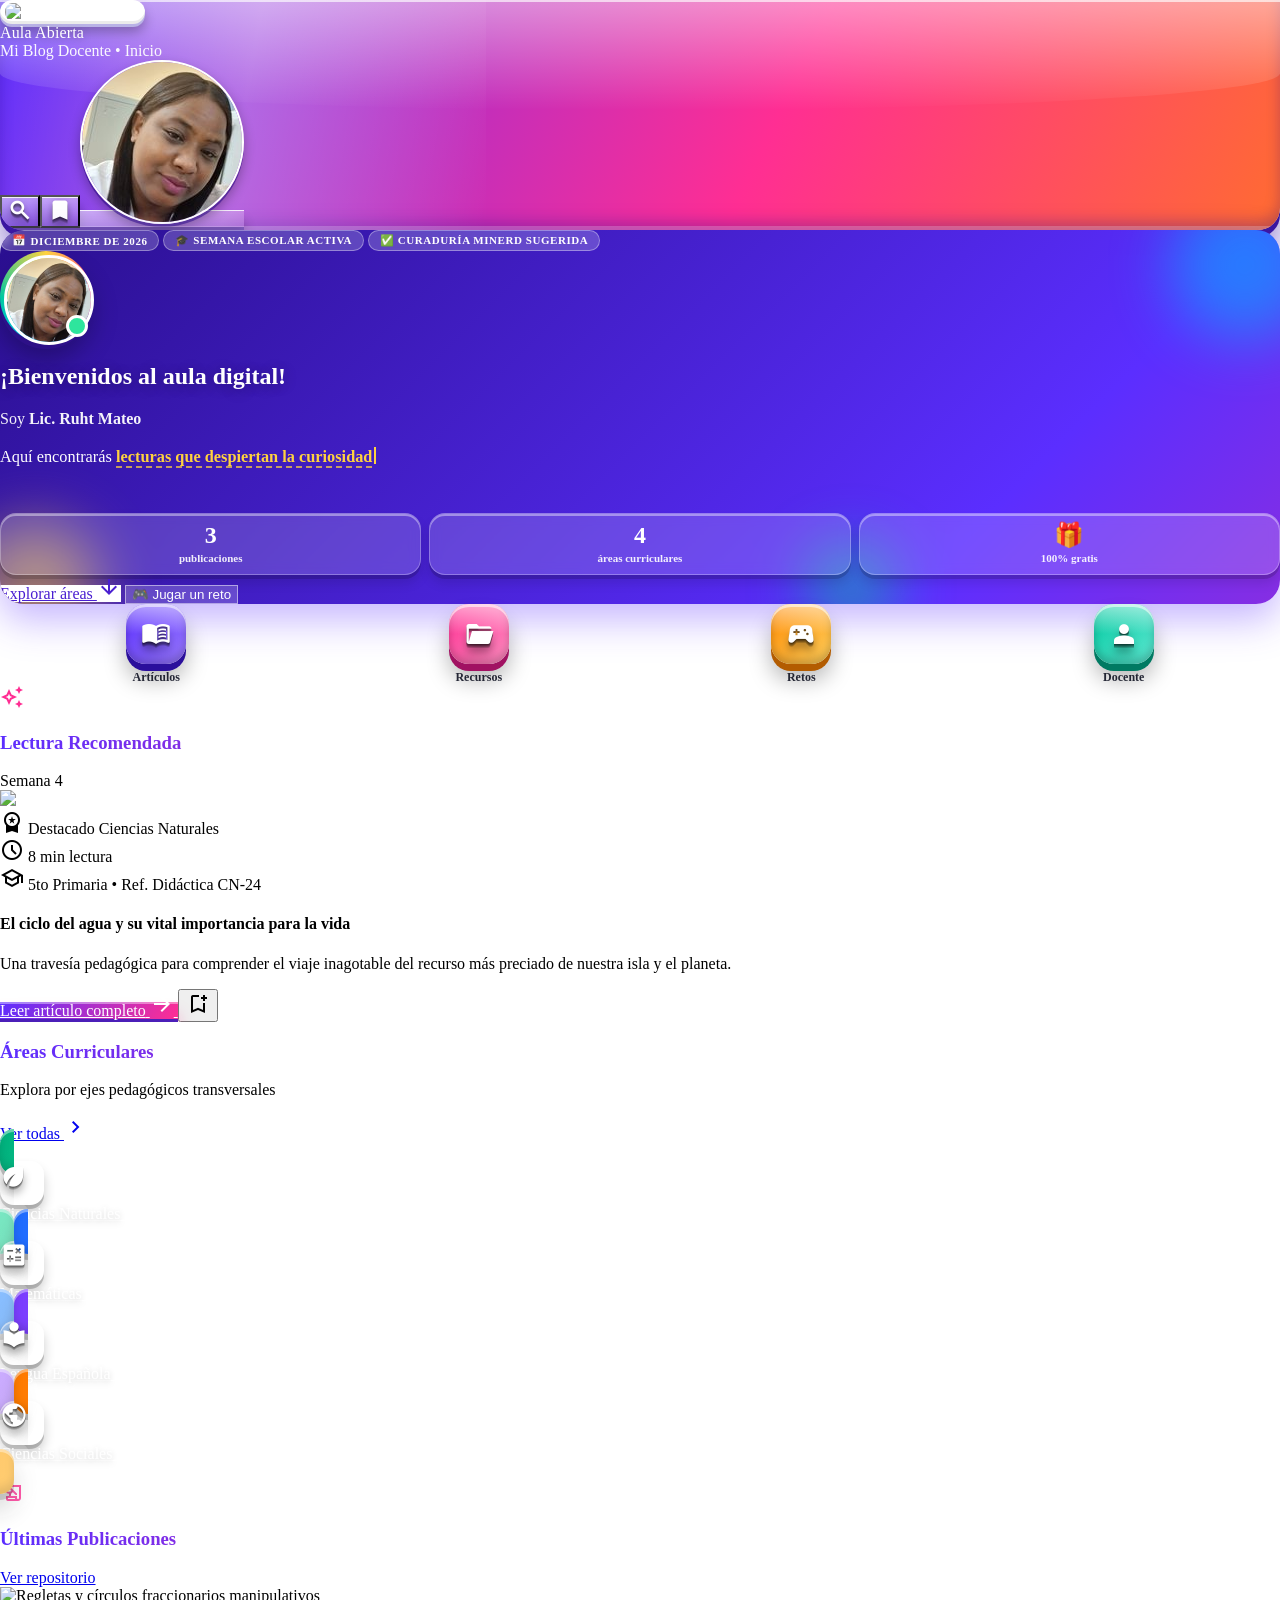
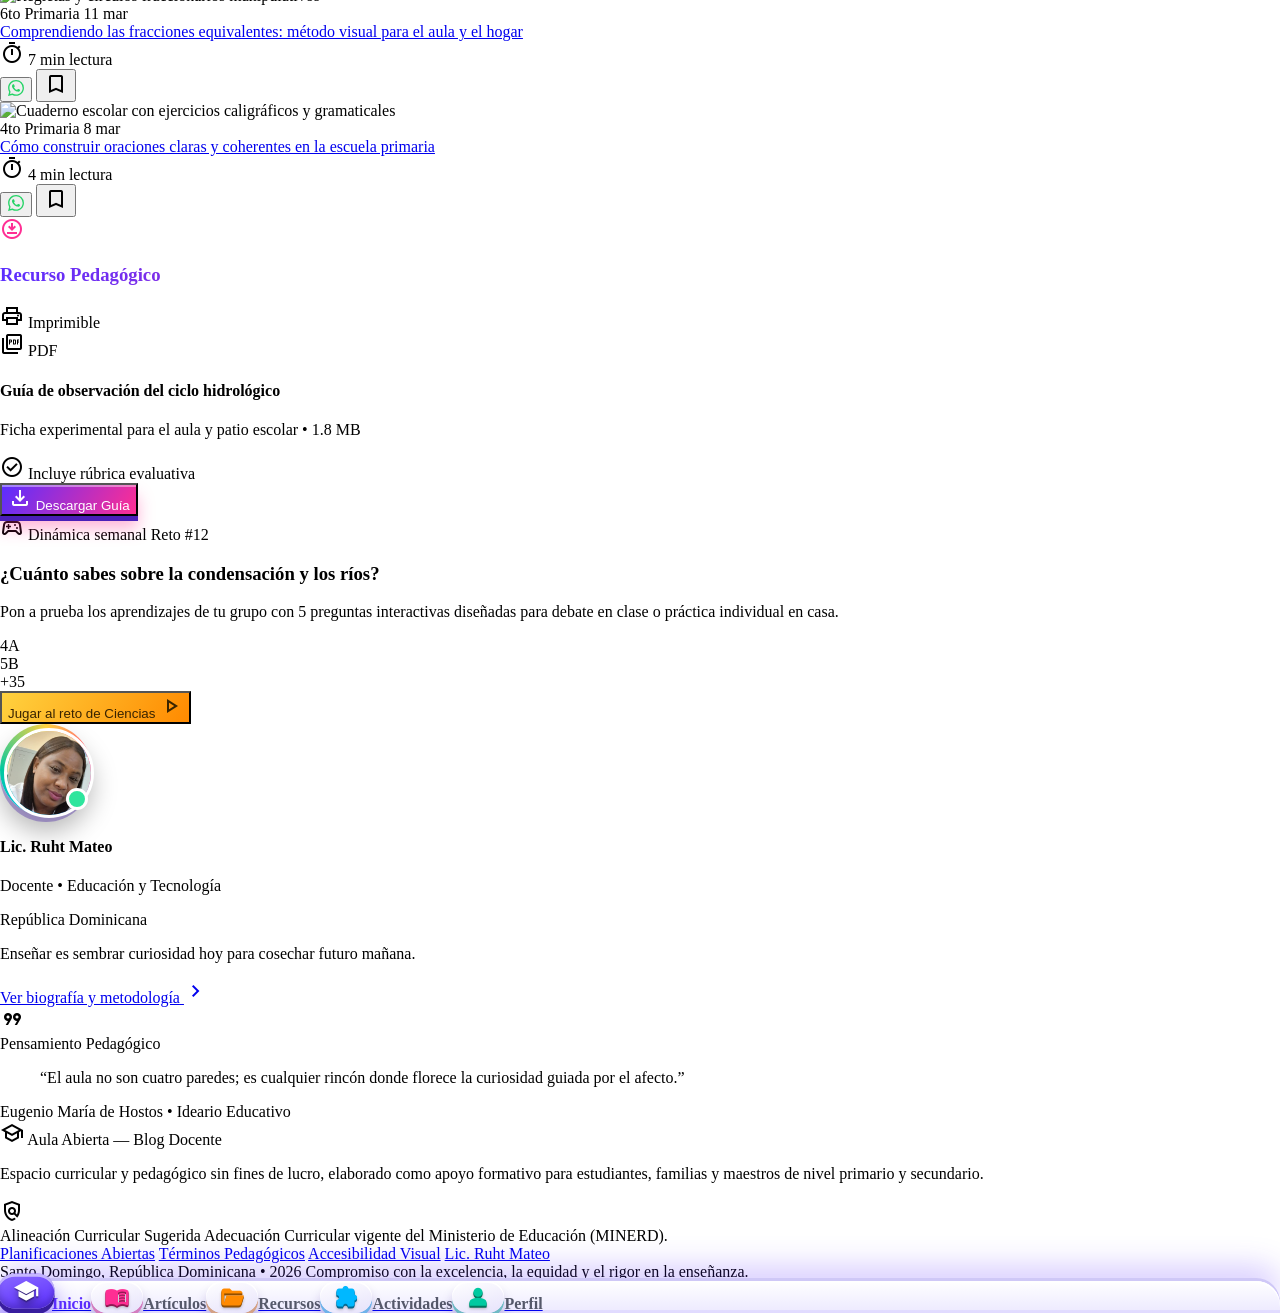
==== commit ea1991c7: "Perfil Lic. Ruht Mateo con nueva foto; barras e iconos en 3D" ====
--- a/index.html
+++ b/index.html
@@ -7,7 +7,7 @@
     }
   </style>
   <link href="aula-vivo.css" rel="stylesheet"/>
-</head><body class="bg-surface font-body-md text-on-surface antialiased flex flex-col min-h-screen" data-auto-profile><header class="fixed top-0 w-full z-50 pt-safe bg-surface/90 backdrop-blur-xl shadow-[0_1px_8px_rgba(15,32,66,0.05)]"><div class="h-16 px-gutter-mobile flex items-center justify-between gap-space-sm"><div class="flex items-center gap-space-sm min-w-0 flex-1"><img alt="Logo Aula Abierta" class="h-8 w-auto object-contain shrink-0" src="https://lh3.googleusercontent.com/aida-public/[base64]"/><div class="flex flex-col truncate leading-tight"><div class="flex items-baseline gap-space-xs"><span class="font-headline-sm text-title-md text-primary truncate font-bold">Aula Abierta</span></div><span class="font-label-sm text-label-sm text-secondary truncate tracking-normal font-semibold">Mi Blog Docente • Inicio</span></div></div><div class="flex items-center gap-space-xs shrink-0"><button aria-label="Buscar publicaciones o recursos" class="w-11 h-11 flex items-center justify-center rounded-lg text-on-surface-variant hover:text-primary hover:bg-surface-container transition-colors"><span class="material-symbols-outlined text-[22px]">search</span></button><button aria-label="Guardados y marcadores" class="w-11 h-11 flex items-center justify-center rounded-lg text-on-surface-variant hover:text-primary hover:bg-surface-container transition-colors"><span class="material-symbols-outlined text-[22px]">bookmark</span></button><a aria-label="Perfil del docente" class="w-11 h-11 flex items-center justify-center rounded-full hover:opacity-90 transition-opacity" data-path="perfil-docente" href="docente.html"><img alt="Profile" class="w-8 h-8 rounded-full object-cover ring-2 ring-primary-container/20" src="img/johan-beltre-thumb.jpg"/></a></div></div></header><main class="flex flex-col relative w-full pt-16 pb-24 bg-surface min-h-screen"><div class="flex flex-col w-full">
+</head><body class="bg-surface font-body-md text-on-surface antialiased flex flex-col min-h-screen" data-auto-profile><header class="fixed top-0 w-full z-50 pt-safe bg-surface/90 backdrop-blur-xl shadow-[0_1px_8px_rgba(15,32,66,0.05)]"><div class="h-16 px-gutter-mobile flex items-center justify-between gap-space-sm"><div class="flex items-center gap-space-sm min-w-0 flex-1"><img alt="Logo Aula Abierta" class="h-8 w-auto object-contain shrink-0" src="https://lh3.googleusercontent.com/aida-public/[base64]"/><div class="flex flex-col truncate leading-tight"><div class="flex items-baseline gap-space-xs"><span class="font-headline-sm text-title-md text-primary truncate font-bold">Aula Abierta</span></div><span class="font-label-sm text-label-sm text-secondary truncate tracking-normal font-semibold">Mi Blog Docente • Inicio</span></div></div><div class="flex items-center gap-space-xs shrink-0"><button aria-label="Buscar publicaciones o recursos" class="w-11 h-11 flex items-center justify-center rounded-lg text-on-surface-variant hover:text-primary hover:bg-surface-container transition-colors"><span class="material-symbols-outlined text-[22px]">search</span></button><button aria-label="Guardados y marcadores" class="w-11 h-11 flex items-center justify-center rounded-lg text-on-surface-variant hover:text-primary hover:bg-surface-container transition-colors"><span class="material-symbols-outlined text-[22px]">bookmark</span></button><a aria-label="Perfil del docente" class="w-11 h-11 flex items-center justify-center rounded-full hover:opacity-90 transition-opacity" data-path="perfil-docente" href="docente.html"><img alt="Profile" class="w-8 h-8 rounded-full object-cover ring-2 ring-primary-container/20" src="img/ruht-mateo-thumb.jpg"/></a></div></div></header><main class="flex flex-col relative w-full pt-16 pb-24 bg-surface min-h-screen"><div class="flex flex-col w-full">
 <!-- Bienvenida dinámica -->
 <section class="px-gutter-mobile pt-space-md pb-space-sm">
 <div class="av-hero p-space-md">
@@ -19,10 +19,10 @@
 <span class="av-chip">✅ Curaduría MINERD sugerida</span>
 </div>
 <div class="flex items-center gap-4">
-<div class="av-avatar"><img alt="Lic. Johan Beltre" data-tp="photo" src="img/johan-beltre.jpg"/><span class="av-dot" title="Docente activo"></span></div>
+<div class="av-avatar"><img alt="Lic. Ruht Mateo" data-tp="photo" src="img/ruht-mateo.jpg"/><span class="av-dot" title="Docente activo"></span></div>
 <div class="min-w-0">
 <h2 class="font-headline-md-mobile text-headline-md-mobile font-bold tracking-tight" style="color:#fff">¡Bienvenidos al aula digital!</h2>
-<p class="text-[14px] mt-1" style="color:#fff;opacity:.95">Soy el <strong data-tp="titleName">Lic. Johan Beltre</strong></p>
+<p class="text-[14px] mt-1" style="color:#fff;opacity:.95">Soy <strong data-tp="titleName">Lic. Ruht Mateo</strong></p>
 </div>
 </div>
 <p class="av-typing">Aquí encontrarás <span id="av-type" class="av-type-text"></span><span class="av-caret"></span></p>
@@ -299,9 +299,9 @@
 <section class="px-gutter-mobile py-space-sm">
 <div class="bg-surface-container-lowest p-space-md rounded-xl shadow-sm flex flex-col gap-space-sm">
 <div class="flex items-center gap-space-md">
-<div class="av-avatar"><img alt="Lic. Johan Beltre" data-tp="photo" src="img/johan-beltre.jpg"/><span class="av-dot" title="Docente activo"></span></div>
+<div class="av-avatar"><img alt="Lic. Ruht Mateo" data-tp="photo" src="img/ruht-mateo.jpg"/><span class="av-dot" title="Docente activo"></span></div>
 <div class="min-w-0 flex-1">
-<h4 class="font-title-lg text-title-lg font-bold text-primary truncate" data-tp="titleName">Lic. Johan Beltre</h4>
+<h4 class="font-title-lg text-title-lg font-bold text-primary truncate" data-tp="titleName">Lic. Ruht Mateo</h4>
 <p class="font-label-md text-label-md text-secondary font-semibold truncate" data-tp="specialty">Docente • Educación y Tecnología</p>
 <p class="font-body-sm text-label-sm text-on-surface-variant truncate" data-tp="schoolYears">República Dominicana</p>
 </div>
@@ -354,7 +354,7 @@
 <a class="text-on-surface-variant hover:text-primary transition-colors underline" href="#">Planificaciones Abiertas</a>
 <a class="text-on-surface-variant hover:text-primary transition-colors underline" href="#">Términos Pedagógicos</a>
 <a class="text-on-surface-variant hover:text-primary transition-colors underline" href="#">Accesibilidad Visual</a>
-<a class="text-on-surface-variant hover:text-primary transition-colors underline" href="#" data-tp="titleName">Contacto • Lic. Johan</a>
+<a class="text-on-surface-variant hover:text-primary transition-colors underline" href="#" data-tp="titleName">Contacto • Lic. Ruht</a>
 </div>
 <div class="pt-space-xs text-on-surface-variant font-label-sm text-label-sm flex flex-col gap-1 text-center">
 <span>Santo Domingo, República Dominicana • <span id="av-year">2026</span></span>
--- a/aula-vivo.css
+++ b/aula-vivo.css
@@ -251,3 +251,177 @@
 }
 
 .av-ripple-host { position: relative; overflow: hidden; flex-shrink: 0; }
+
+
+/* ==========================================================================
+   CAPA 3D — barras, iconos, botones y tarjetas con volumen
+   Para ajustar la fuerza del efecto cambia estas variables.
+   ========================================================================== */
+:root {
+  --d3-depth: 5px;                       /* grosor del borde 3D de botones */
+  --d3-lift: 14px;                       /* altura de la sombra proyectada */
+  --d3-gloss: .45;                       /* brillo superior (0 a 1) */
+}
+
+/* texto/icono extruido: varias sombras apiladas forman el "grosor" */
+.d3-extrude, header.fixed .material-symbols-outlined {
+  text-shadow:
+    0 1px 0 rgba(0,0,0,.22), 0 2px 0 rgba(0,0,0,.2), 0 3px 0 rgba(0,0,0,.18),
+    0 4px 0 rgba(0,0,0,.16), 0 8px 10px rgba(0,0,0,.28);
+}
+
+/* ───────── BARRA SUPERIOR EN 3D ───────── */
+header.fixed {
+  perspective: 900px;
+  box-shadow:
+    inset 0 2px 0 rgba(255,255,255,.65),
+    inset 0 -8px 14px rgba(40, 8, 120, .28),
+    0 7px 0 #3a169f,
+    0 calc(7px + var(--d3-lift)) 30px rgba(58, 22, 159, .5) !important;
+}
+header.fixed.av-scrolled {
+  box-shadow:
+    inset 0 2px 0 rgba(255,255,255,.65),
+    inset 0 -8px 14px rgba(40, 8, 120, .28),
+    0 5px 0 #3a169f,
+    0 calc(5px + var(--d3-lift)) 26px rgba(58, 22, 159, .5) !important;
+}
+/* reflejo de cristal en la mitad de arriba */
+header.fixed::before {
+  content: ""; position: absolute; inset: 0 0 52% 0; pointer-events: none; z-index: 1;
+  background: linear-gradient(180deg, rgba(255,255,255,var(--d3-gloss)), rgba(255,255,255,0));
+  border-bottom-left-radius: 60% 40%; border-bottom-right-radius: 60% 40%;
+}
+header.fixed > div:first-child { position: relative; z-index: 2; }
+header.fixed .material-symbols-outlined { font-variation-settings: 'FILL' 1, 'wght' 600; }
+
+/* botones de la barra como teclas 3D */
+header.fixed button, header.fixed a.w-11 {
+  background: linear-gradient(165deg, rgba(255,255,255,.55), rgba(255,255,255,.14)) !important;
+  box-shadow:
+    inset 0 1px 0 rgba(255,255,255,.85),
+    0 var(--d3-depth) 0 rgba(48, 14, 140, .55),
+    0 calc(var(--d3-depth) + 6px) 12px rgba(0,0,0,.3);
+  transform: translateY(-2px);
+}
+header.fixed button:hover, header.fixed a.w-11:hover {
+  background: linear-gradient(165deg, rgba(255,255,255,.7), rgba(255,255,255,.22)) !important;
+  transform: translateY(-4px) scale(1.06) rotateX(8deg);
+  box-shadow:
+    inset 0 1px 0 rgba(255,255,255,.9),
+    0 calc(var(--d3-depth) + 2px) 0 rgba(48, 14, 140, .55),
+    0 calc(var(--d3-depth) + 12px) 16px rgba(0,0,0,.32);
+}
+header.fixed button:active, header.fixed a.w-11:active {
+  transform: translateY(2px) scale(.97);
+  box-shadow: inset 0 1px 0 rgba(255,255,255,.6), 0 1px 0 rgba(48, 14, 140, .55), 0 3px 6px rgba(0,0,0,.25);
+}
+/* foto de perfil con relieve */
+header.fixed img[alt="Profile"], header.fixed img[data-tp="photo"] {
+  box-shadow: 0 3px 0 rgba(48,14,140,.55), 0 6px 12px rgba(0,0,0,.3);
+}
+/* logo como placa en relieve */
+header.fixed img[alt="Logo Aula Abierta"] {
+  box-shadow: inset 0 -3px 0 rgba(0,0,0,.08), 0 3px 0 #b9b2e6, 0 8px 12px rgba(0,0,0,.28);
+}
+
+/* ───────── BARRA INFERIOR EN 3D ───────── */
+nav.fixed.bottom-0 {
+  background: linear-gradient(180deg, #ffffff 0%, #ece9ff 100%) !important;
+  box-shadow:
+    inset 0 2px 0 #fff,
+    inset 0 -3px 0 rgba(91,46,255,.08),
+    0 -3px 0 #cfc8f7,
+    0 -14px 30px rgba(91, 46, 255, .26) !important;
+}
+nav.fixed.bottom-0 a { perspective: 400px; }
+nav.fixed.bottom-0 a .material-symbols-outlined {
+  font-variation-settings: 'FILL' 1, 'wght' 600;
+  background: linear-gradient(165deg, #ffffff, #e6e2fb);
+  border-radius: 16px; padding: 4px 14px;
+  box-shadow:
+    inset 0 2px 0 #fff,
+    0 4px 0 color-mix(in srgb, var(--c1, #5b2eff) 40%, #b7b0dc),
+    0 9px 12px rgba(40, 20, 120, .22);
+  text-shadow:
+    0 1px 0 color-mix(in srgb, var(--c1, #5b2eff) 60%, #000),
+    0 2px 0 color-mix(in srgb, var(--c1, #5b2eff) 55%, #000),
+    0 3px 3px rgba(0,0,0,.25);
+}
+nav.fixed.bottom-0 a:hover .material-symbols-outlined { transform: translateY(-3px) rotateX(14deg); }
+nav.fixed.bottom-0 a:active .material-symbols-outlined { transform: translateY(3px); box-shadow: inset 0 2px 0 #fff, 0 1px 0 #b7b0dc, 0 3px 5px rgba(40,20,120,.2); }
+nav.fixed.bottom-0 a.av-active .material-symbols-outlined {
+  background: linear-gradient(165deg, var(--c2), var(--c1));
+  box-shadow:
+    inset 0 3px 0 rgba(255,255,255,.55),
+    inset 0 -4px 6px rgba(0,0,0,.18),
+    0 5px 0 color-mix(in srgb, var(--c1) 62%, #000),
+    0 12px 18px color-mix(in srgb, var(--c1) 55%, transparent);
+  text-shadow: 0 1px 0 rgba(0,0,0,.22), 0 2px 0 rgba(0,0,0,.18), 0 5px 6px rgba(0,0,0,.3);
+}
+
+/* ───────── ICONOS RÁPIDOS (inicio) COMO CUBOS 3D ───────── */
+.av-ico.i1 { --sh: #2b0f9c; } .av-ico.i2 { --sh: #a11262; }
+.av-ico.i3 { --sh: #b35c00; } .av-ico.i4 { --sh: #007a62; }
+.av-quick .av-ico {
+  transform-style: preserve-3d;
+  box-shadow:
+    inset 0 3px 0 rgba(255,255,255,.55),
+    inset 0 -5px 8px rgba(0,0,0,.22),
+    0 7px 0 var(--sh, #333),
+    0 16px 22px rgba(0,0,0,.28) !important;
+}
+.av-quick .av-ico::before {
+  content: ""; position: absolute; inset: 0 0 50% 0; pointer-events: none;
+  background: linear-gradient(180deg, rgba(255,255,255,.55), rgba(255,255,255,0));
+}
+.av-quick .av-ico .material-symbols-outlined {
+  position: relative;
+  text-shadow: 0 1px 0 rgba(0,0,0,.25), 0 2px 0 rgba(0,0,0,.22), 0 3px 0 rgba(0,0,0,.2), 0 4px 0 rgba(0,0,0,.18), 0 9px 10px rgba(0,0,0,.35);
+}
+.av-quick a:hover .av-ico { transform: perspective(300px) rotateX(14deg) rotateY(-12deg) translateY(-5px) scale(1.08); border-radius: 24px; }
+.av-quick a:active .av-ico { transform: translateY(5px); box-shadow: inset 0 3px 0 rgba(255,255,255,.45), 0 2px 0 var(--sh, #333), 0 5px 8px rgba(0,0,0,.25) !important; }
+
+/* ───────── ÁREAS CURRICULARES Y TARJETAS ───────── */
+.av-area {
+  box-shadow:
+    inset 0 3px 0 rgba(255,255,255,.4),
+    inset 0 -6px 10px rgba(0,0,0,.14),
+    0 6px 0 rgba(0,0,0,.2),
+    0 16px 24px rgba(0,0,0,.18) !important;
+  transition: transform .3s var(--av-ease), box-shadow .3s var(--av-ease);
+}
+.av-area:hover { transform: perspective(700px) rotateX(5deg) rotateY(-5deg) translateY(-4px); }
+.av-area:active { transform: translateY(4px); box-shadow: inset 0 3px 0 rgba(255,255,255,.3), 0 2px 0 rgba(0,0,0,.2), 0 6px 10px rgba(0,0,0,.18) !important; }
+.av-area .rounded-lg {
+  box-shadow: inset 0 2px 0 rgba(255,255,255,.55), 0 4px 0 rgba(0,0,0,.2), 0 8px 12px rgba(0,0,0,.2);
+}
+.av-area .rounded-lg .material-symbols-outlined {
+  font-variation-settings: 'FILL' 1;
+  text-shadow: 0 1px 0 rgba(0,0,0,.25), 0 2px 0 rgba(0,0,0,.2), 0 3px 0 rgba(0,0,0,.18), 0 7px 8px rgba(0,0,0,.3);
+}
+.av-card:hover { transform: perspective(800px) rotateX(3deg) rotateY(-3deg) translateY(-6px) scale(1.015); }
+.av-stat {
+  box-shadow: inset 0 2px 0 rgba(255,255,255,.4), 0 4px 0 rgba(0,0,0,.14), 0 8px 12px rgba(0,0,0,.12);
+}
+
+/* botones principales con borde grueso que se hunde al pulsar */
+body.av-public main a.bg-primary-container, body.av-public main button.bg-secondary, body.av-public main a.bg-secondary, body.av-public main button.bg-primary-container {
+  box-shadow: inset 0 2px 0 rgba(255,255,255,.4), 0 var(--d3-depth) 0 #4b1fb8, 0 calc(var(--d3-depth) + 8px) 16px rgba(255, 46, 147, .35) !important;
+}
+body.av-public main a.bg-primary-container:hover, body.av-public main button.bg-secondary:hover, body.av-public main a.bg-secondary:hover {
+  transform: translateY(-3px);
+  box-shadow: inset 0 2px 0 rgba(255,255,255,.45), 0 calc(var(--d3-depth) + 3px) 0 #4b1fb8, 0 calc(var(--d3-depth) + 14px) 20px rgba(255, 46, 147, .4) !important;
+}
+body.av-public main a.bg-primary-container:active, body.av-public main button.bg-secondary:active, body.av-public main a.bg-secondary:active, body.av-public main button.bg-primary-container:active {
+  transform: translateY(4px);
+  box-shadow: inset 0 2px 0 rgba(255,255,255,.3), 0 1px 0 #4b1fb8, 0 3px 6px rgba(255, 46, 147, .3) !important;
+}
+
+/* foto del perfil con relieve */
+.av-avatar { box-shadow: 0 6px 0 rgba(60, 20, 160, .35), 0 16px 26px rgba(0,0,0,.28); }
+
+@media (prefers-reduced-motion: reduce) {
+  header.fixed button:hover, header.fixed a.w-11:hover, .av-area:hover, .av-card:hover,
+  .av-quick a:hover .av-ico, nav.fixed.bottom-0 a:hover .material-symbols-outlined { transform: none; }
+}
